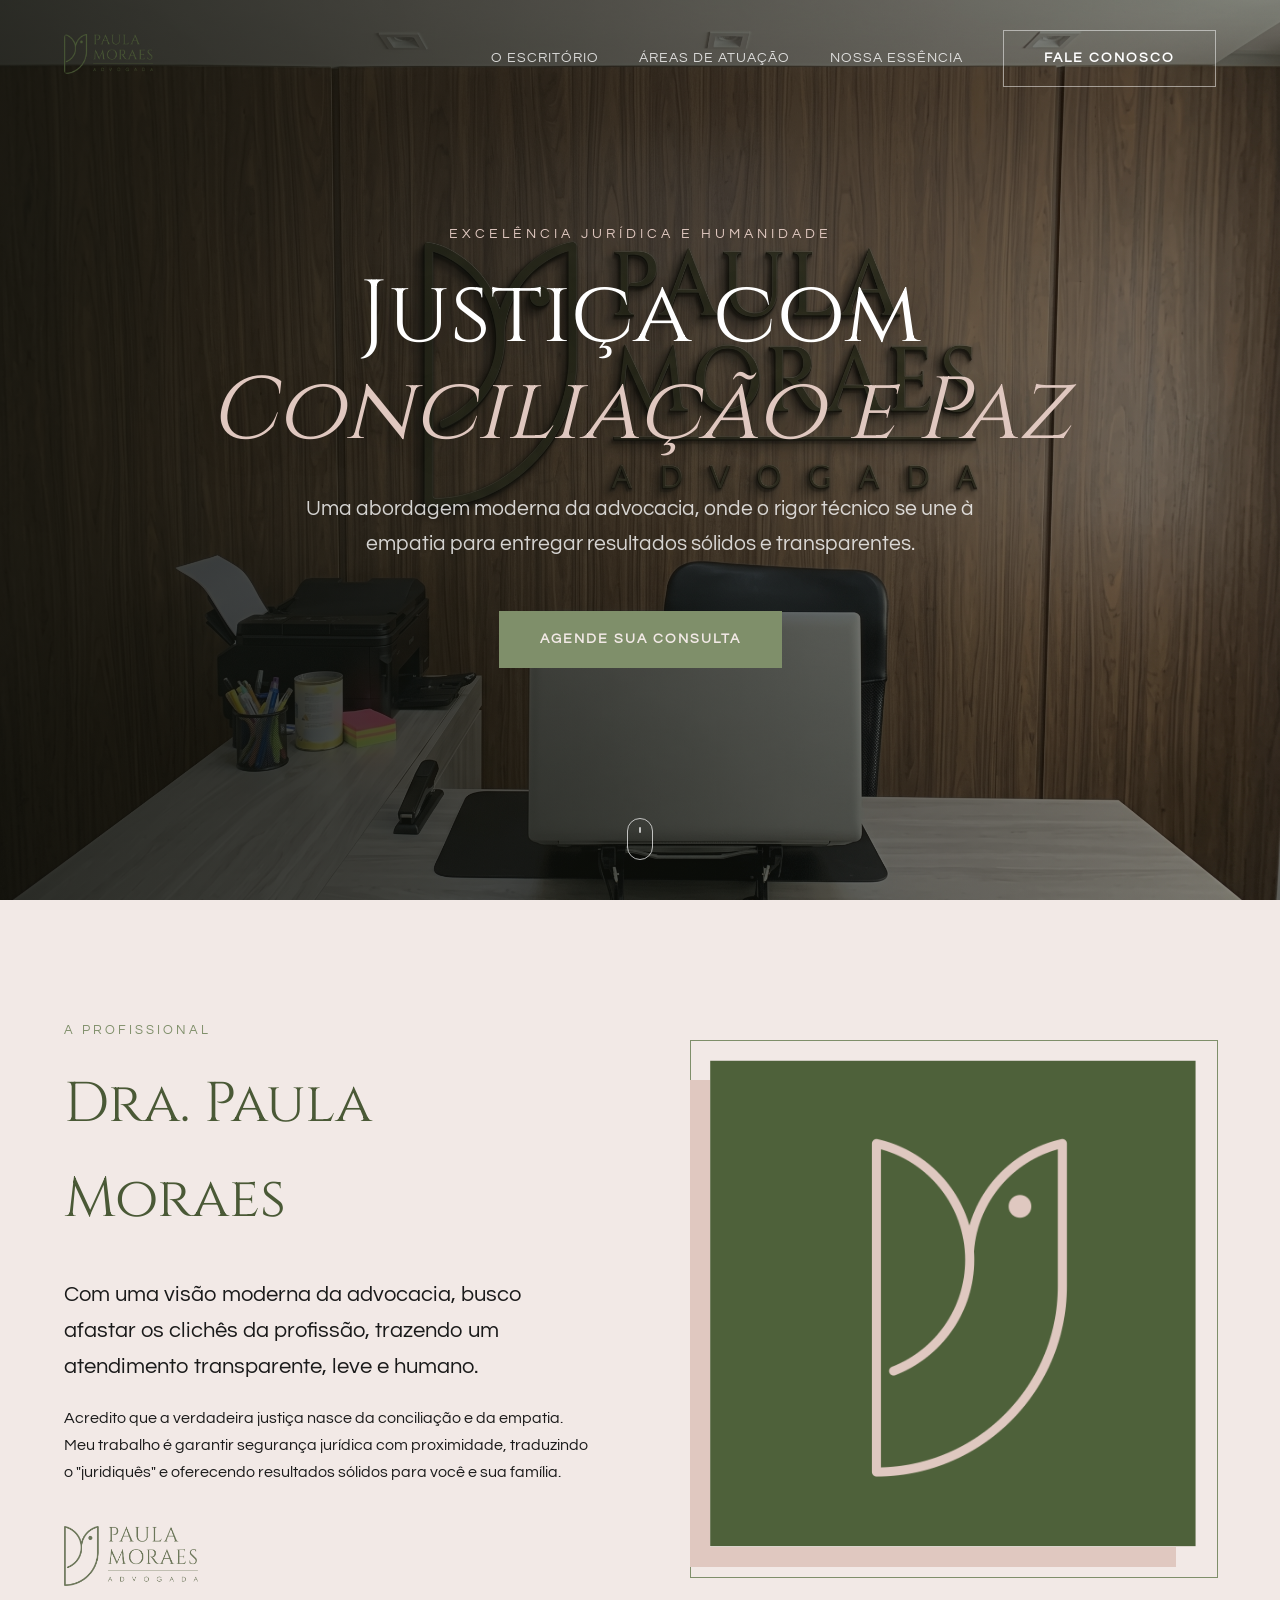
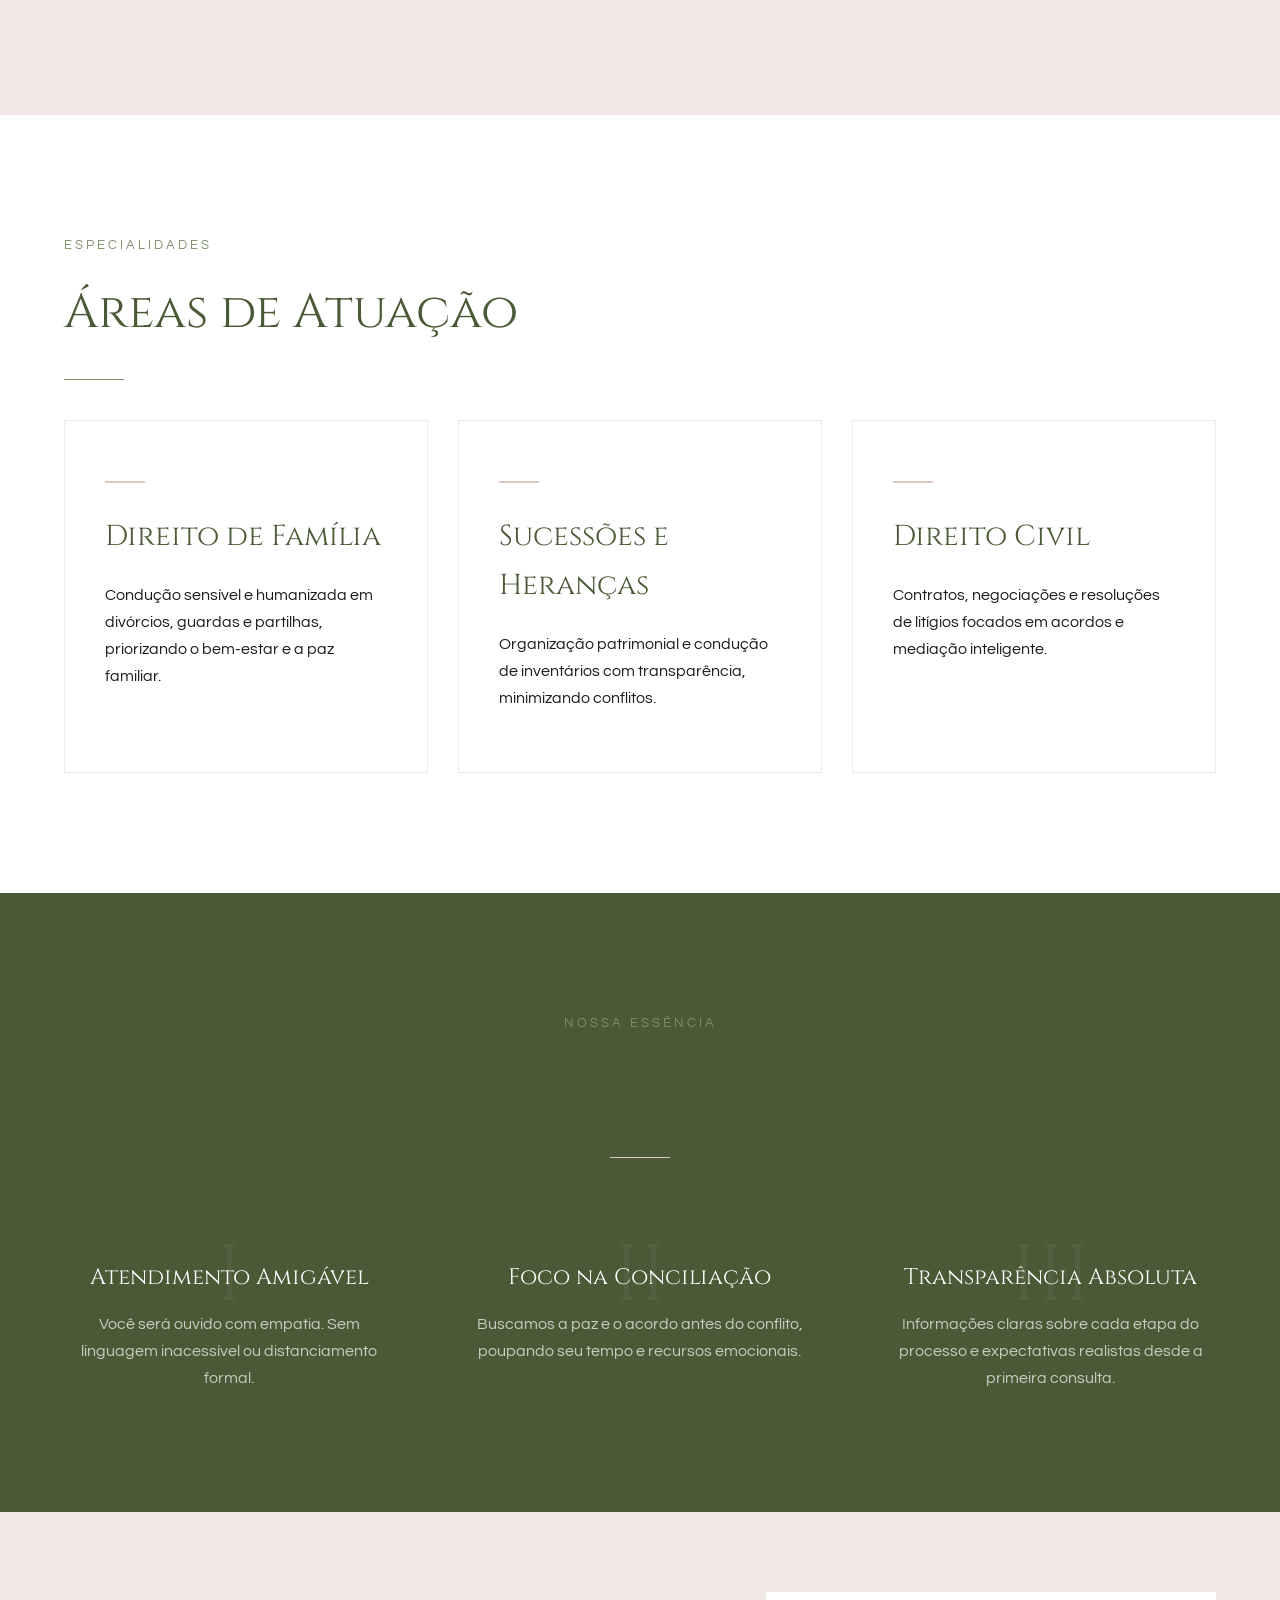
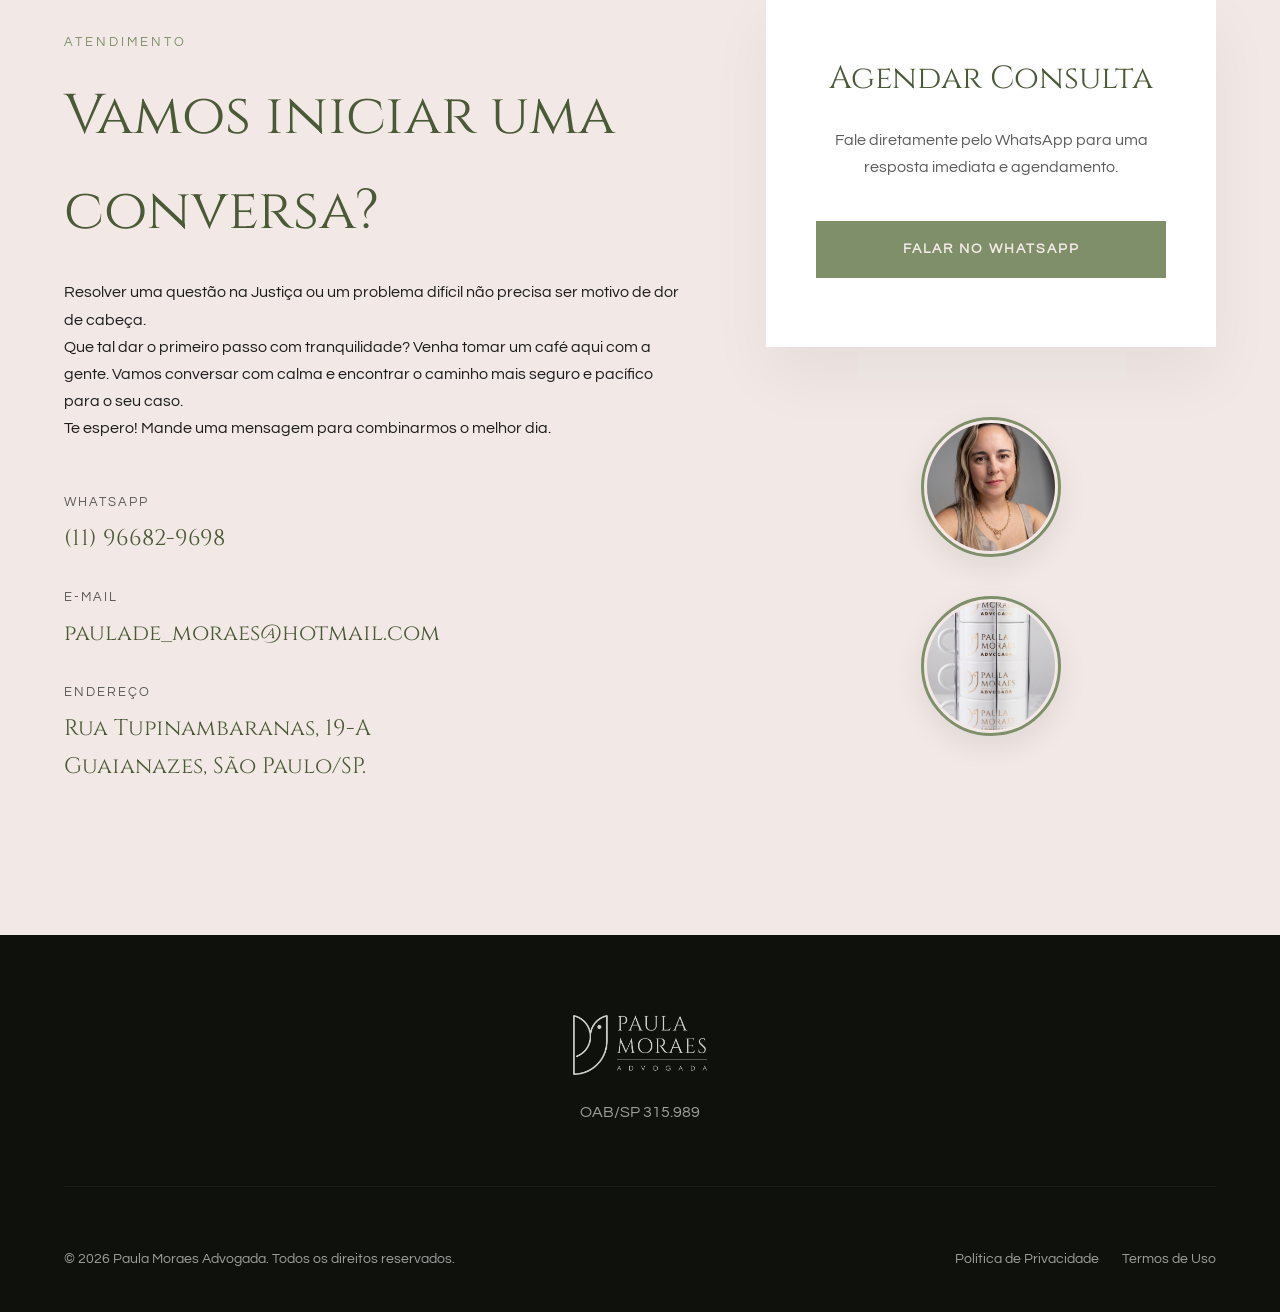
==== index.html @ ae087859 "Teste Home Page" ====
<!DOCTYPE html>
<html lang="pt-BR">
<head>
    <meta charset="UTF-8">
    <meta name="viewport" content="width=device-width, initial-scale=1.0">
    <title>Paula Moraes Advogada | Excelência e Humanidade</title>
    <meta name="description" content="Escritório de advocacia com atendimento humano, amigável e focado em conciliação e paz.">
    
    <!-- Fonts -->
    <link rel="preconnect" href="https://fonts.googleapis.com">
    <link rel="preconnect" href="https://fonts.gstatic.com" crossorigin>
    <link href="https://fonts.googleapis.com/css2?family=Cinzel:wght@400;500;600;700&family=Questrial&display=swap" rel="stylesheet">
    
    <link rel="stylesheet" href="css/style-v2.css">
</head>
<body>
    
    <!-- Navbar -->
    <header class="navbar">
        <div class="container nav-content">
            <div class="logo">
                <img src="Assets/Imagens/Logo Paula Moraes.png" alt="Paula Moraes Logo" class="nav-logo">
            </div>
            <nav class="nav-links">
                <a href="#sobre">O Escritório</a>
                <a href="#atuacao">Áreas de Atuação</a>
                <a href="#diferenciais">Nossa Essência</a>
                <a href="#contato" class="btn btn-outline-light">Fale Conosco</a>
            </nav>
        </div>
    </header>

    <!-- Hero Section Premium -->
    <section class="hero-premium">
        <div class="hero-overlay"></div>
        <div class="container hero-content">
            <div class="hero-text fade-in-up">
                <p class="hero-subtitle">EXCELÊNCIA JURÍDICA E HUMANIDADE</p>
                <h1>Justiça com <br><span>Conciliação e Paz</span></h1>
                <p class="hero-description">Uma abordagem moderna da advocacia, onde o rigor técnico se une à empatia para entregar resultados sólidos e transparentes.</p>
                <a href="#contato" class="btn btn-gold">Agende sua Consulta</a>
            </div>
        </div>
        <a href="#sobre" class="scroll-down">
            <span class="mouse">
                <span class="wheel"></span>
            </span>
        </a>
    </section>

    <!-- Sobre Section -->
    <section id="sobre" class="sobre section-padding bg-nude">
        <div class="container sobre-grid">
            <div class="sobre-text fade-in-up">
                <h4 class="section-kicker">A Profissional</h4>
                <h2>Dra. Paula Moraes</h2>
                <p class="lead">Com uma visão moderna da advocacia, busco afastar os clichês da profissão, trazendo um atendimento transparente, leve e humano.</p>
                <p>Acredito que a verdadeira justiça nasce da conciliação e da empatia. Meu trabalho é garantir segurança jurídica com proximidade, traduzindo o "juridiquês" e oferecendo resultados sólidos para você e sua família.</p>
                <img src="Assets/Imagens/Logo Paula Moraes.png" alt="Assinatura" class="signature">
            </div>
            <div class="sobre-img-wrapper fade-in-up delay-1">
                <div class="img-frame-elegant">
                    <img src="Assets/Imagens/avatar.png" alt="Dra. Paula Moraes">
                </div>
            </div>
        </div>
    </section>

    <!-- Áreas de Atuação -->
    <section id="atuacao" class="atuacao section-padding bg-white">
        <div class="container">
            <div class="section-title fade-in-up">
                <h4 class="section-kicker">Especialidades</h4>
                <h2>Áreas de Atuação</h2>
                <div class="divider"></div>
            </div>
            <div class="atuacao-grid">
                <div class="atuacao-card premium-card fade-in-up delay-1">
                    <div class="card-line"></div>
                    <h3>Direito de Família</h3>
                    <p>Condução sensível e humanizada em divórcios, guardas e partilhas, priorizando o bem-estar e a paz familiar.</p>
                </div>
                <div class="atuacao-card premium-card fade-in-up delay-2">
                    <div class="card-line"></div>
                    <h3>Sucessões e Heranças</h3>
                    <p>Organização patrimonial e condução de inventários com transparência, minimizando conflitos.</p>
                </div>
                <div class="atuacao-card premium-card fade-in-up delay-3">
                    <div class="card-line"></div>
                    <h3>Direito Civil</h3>
                    <p>Contratos, negociações e resoluções de litígios focados em acordos e mediação inteligente.</p>
                </div>
            </div>
        </div>
    </section>

    <!-- Diferenciais -->
    <section id="diferenciais" class="diferenciais section-padding bg-oliva text-white">
        <div class="container">
            <div class="section-title fade-in-up text-center">
                <h4 class="section-kicker text-menta">Nossa Essência</h4>
                <h2 class="text-white">O que nos diferencia</h2>
                <div class="divider center border-nude"></div>
            </div>
            <div class="diff-grid">
                <div class="diff-item fade-in-up delay-1">
                    <span class="diff-number">I</span>
                    <h4>Atendimento Amigável</h4>
                    <p>Você será ouvido com empatia. Sem linguagem inacessível ou distanciamento formal.</p>
                </div>
                <div class="diff-item fade-in-up delay-2">
                    <span class="diff-number">II</span>
                    <h4>Foco na Conciliação</h4>
                    <p>Buscamos a paz e o acordo antes do conflito, poupando seu tempo e recursos emocionais.</p>
                </div>
                <div class="diff-item fade-in-up delay-3">
                    <span class="diff-number">III</span>
                    <h4>Transparência Absoluta</h4>
                    <p>Informações claras sobre cada etapa do processo e expectativas realistas desde a primeira consulta.</p>
                </div>
            </div>
        </div>
    </section>

    <!-- Contato Premium -->
    <section id="contato" class="contato-premium section-padding">
        <div class="container">
            <div class="contato-wrapper fade-in-up">
                <div class="contato-info">
                    <h4 class="section-kicker text-oliva">Atendimento</h4>
                    <h2>Vamos iniciar uma conversa?</h2>
                    <p>Resolver uma questão na Justiça ou um problema difícil não precisa ser motivo de dor de cabeça.</p>
                    <p>Que tal dar o primeiro passo com tranquilidade? Venha tomar um café aqui com a gente. Vamos conversar com calma e encontrar o caminho mais seguro e pacífico para o seu caso.</p>
                    <p>Te espero! Mande uma mensagem para combinarmos o melhor dia.</p>
                    
                    <div class="contact-details">
                        <div class="detail-item">
                            <span class="label">WhatsApp</span>
                            <a href="https://wa.me/5511966829698" class="value link-hover" target="_blank">(11) 96682-9698</a>
                        </div>
                        <div class="detail-item">
                            <span class="label">E-mail</span>
                            <a href="mailto:paulade_moraes@hotmail.com" class="value link-hover">paulade_moraes@hotmail.com</a>
                        </div>
                        <div class="detail-item">
                            <span class="label">Endereço</span>
                            <span class="value">Rua Tupinambaranas, 19-A<br>Guaianazes, São Paulo/SP.</span>
                        </div>
                    </div>
                </div>
                <div class="contato-form-area">
                    <div class="premium-box">
                        <h3>Agendar Consulta</h3>
                        <p>Fale diretamente pelo WhatsApp para uma resposta imediata e agendamento.</p>
                        <a href="https://wa.me/5511966829698" class="btn btn-gold full-width" target="_blank">FALAR NO WHATSAPP</a>
                    </div>
                    <div class="contact-profile-pic fade-in-up delay-2">
                        <img src="Assets/Imagens/Dra.PaulaMoraes.jpg" alt="Dra. Paula Moraes">
                    </div>
                    <div class="contact-profile-pic fade-in-up delay-3">
                        <img src="Assets/Imagens/Xicaras.jpg" alt="Momento Café">
                    </div>
                </div>
            </div>
        </div>
    </section>

    <footer class="footer-premium">
        <div class="container footer-content">
            <div class="footer-brand">
                <img src="Assets/Imagens/Logo Paula Moraes.png" alt="Logo" class="footer-logo-img">
                <p class="oab">OAB/SP 315.989</p>
            </div>
            <div class="footer-bottom">
                <p>&copy; 2026 Paula Moraes Advogada. Todos os direitos reservados.</p>
                <div class="footer-links">
                    <a href="#">Política de Privacidade</a>
                    <a href="#">Termos de Uso</a>
                </div>
            </div>
        </div>
    </footer>

    <script src="js/script-v2.js"></script>
</body>
</html>
---- css/style-v2.css ----
:root {
    /* Cores da Identidade Visual */
    --oliva-escuro: #4A5936;
    --oliva: #7F8F6A;
    --nude: #E0C8C0;
    --nude-light: #f2e9e6; /* Versão suavizada do Nude */
    --menta: #DFEDCC;
    --gold: #d4af37; /* Toque premium frequentemente usado em advocacia */
    
    --branco: #ffffff;
    --preto: #0f110c;
    --texto-escuro: #1a1a1a;
    --texto-claro: #5a5a5a;
    --border: rgba(0,0,0,0.08);

    /* Fontes */
    --font-primaria: 'Cinzel', serif;
    --font-secundaria: 'Questrial', sans-serif;
    
    /* Outros */
    --transition: all 0.5s cubic-bezier(0.25, 1, 0.5, 1);
}

* {
    margin: 0;
    padding: 0;
    box-sizing: border-box;
}

html {
    scroll-behavior: smooth;
}

body {
    font-family: var(--font-secundaria);
    background-color: var(--branco);
    color: var(--texto-escuro);
    line-height: 1.7;
    overflow-x: hidden;
    -webkit-font-smoothing: antialiased;
}

h1, h2, h3, h4 {
    font-family: var(--font-primaria);
    font-weight: 400;
}

a {
    text-decoration: none;
    color: inherit;
    transition: var(--transition);
}

.container {
    width: 90%;
    max-width: 1280px;
    margin: 0 auto;
}

.section-padding {
    padding: 120px 0;
}

/* Utilitários */
.bg-nude { background-color: var(--nude-light); }
.bg-white { background-color: var(--branco); }
.bg-oliva { background-color: var(--oliva-escuro); }
.text-white { color: var(--branco); }
.text-oliva { color: var(--oliva-escuro); }
.text-menta { color: var(--menta); }
.text-center { text-align: center; }

/* Tipografia Comum */
.section-kicker {
    font-family: var(--font-secundaria);
    text-transform: uppercase;
    letter-spacing: 3px;
    font-size: 0.8rem;
    color: var(--oliva);
    margin-bottom: 15px;
    display: block;
}
.section-title h2 {
    font-size: 3rem;
    color: var(--oliva-escuro);
    margin-bottom: 25px;
}
.section-title.text-center {
    display: flex;
    flex-direction: column;
    align-items: center;
}
.divider {
    width: 60px;
    height: 1px;
    background-color: var(--oliva);
    margin-bottom: 40px;
}
.divider.border-nude { background-color: var(--nude); }

/* Botões Premium */
.btn {
    display: inline-block;
    padding: 16px 40px;
    font-family: var(--font-secundaria);
    text-transform: uppercase;
    font-size: 0.85rem;
    letter-spacing: 2px;
    cursor: pointer;
    font-weight: 600;
    position: relative;
    overflow: hidden;
    z-index: 1;
    text-align: center;
}
.btn::before {
    content: '';
    position: absolute;
    top: 0; left: 0; width: 0; height: 100%;
    background-color: rgba(255,255,255,0.1);
    transition: var(--transition);
    z-index: -1;
}
.btn:hover::before { width: 100%; }

.btn-gold {
    background-color: var(--oliva);
    color: var(--nude-light);
    border: 1px solid var(--oliva);
}
.btn-gold:hover {
    background-color: var(--oliva-escuro);
    border-color: var(--oliva-escuro);
}

.btn-outline-light {
    border: 1px solid rgba(255,255,255,0.5);
    color: var(--branco);
}
.btn-outline-light:hover {
    background-color: var(--branco);
    color: var(--oliva-escuro);
}
.full-width { width: 100%; }

/* Navbar Transparente */
.navbar {
    position: fixed;
    top: 0; width: 100%;
    padding: 30px 0;
    z-index: 1000;
    transition: var(--transition);
}
.navbar.scrolled {
    padding: 15px 0;
    background: rgba(43, 51, 35, 0.95);
    backdrop-filter: blur(10px);
    box-shadow: 0 4px 30px rgba(0,0,0,0.1);
}
.nav-content {
    display: flex;
    justify-content: space-between;
    align-items: center;
}
.nav-logo {
    height: 40px;
    border-radius: 4px;
    transition: var(--transition);
}
.navbar.scrolled .nav-logo {
    filter: brightness(0) invert(1);
}
.nav-links {
    display: flex;
    gap: 40px;
    align-items: center;
}
.nav-links a:not(.btn) {
    font-size: 0.9rem;
    color: rgba(255,255,255,0.8);
    text-transform: uppercase;
    letter-spacing: 1px;
}
.nav-links a:not(.btn):hover { color: var(--branco); }

/* Hero Premium Fullscreen */
.hero-premium {
    height: 100vh;
    min-height: 700px;
    background-image: url('../Assets/Imagens/hero_bg.jpeg');
    background-size: cover;
    background-position: center;
    background-attachment: fixed; /* Parallax effect */
    position: relative;
    display: flex;
    align-items: center;
    justify-content: center;
}
.hero-overlay {
    position: absolute;
    top: 0; left: 0; width: 100%; height: 100%;
    background: linear-gradient(to right, rgba(15,17,12,0.85) 0%, rgba(15,17,12,0.5) 100%);
}
.hero-content {
    position: relative;
    z-index: 2;
    text-align: center;
}
.hero-subtitle {
    color: var(--nude);
    font-family: var(--font-secundaria);
    letter-spacing: 4px;
    font-size: 0.9rem;
    margin-bottom: 20px;
    text-transform: uppercase;
}
.hero-text h1 {
    font-size: 5.5rem;
    line-height: 1.1;
    color: var(--branco);
    margin-bottom: 30px;
    text-shadow: 0 10px 30px rgba(0,0,0,0.3);
}
.hero-text h1 span {
    font-style: italic;
    color: var(--nude);
}
.hero-description {
    font-size: 1.3rem;
    color: rgba(255,255,255,0.8);
    max-width: 700px;
    margin: 0 auto 50px;
    font-weight: 300;
}

/* Mouse Scroll Indicator */
.scroll-down {
    position: absolute;
    bottom: 40px;
    left: 50%;
    transform: translateX(-50%);
    z-index: 2;
    opacity: 0.7;
    transition: var(--transition);
}
.scroll-down:hover { opacity: 1; }
.mouse {
    width: 26px;
    height: 42px;
    border: 1px solid var(--branco);
    border-radius: 15px;
    display: block;
    position: relative;
}
.wheel {
    width: 2px;
    height: 6px;
    background: var(--branco);
    position: absolute;
    top: 8px; left: 50%;
    transform: translateX(-50%);
    border-radius: 2px;
    animation: scroll 1.5s infinite;
}
@keyframes scroll {
    0% { top: 8px; opacity: 1; }
    100% { top: 24px; opacity: 0; }
}

/* Sobre Premium */
.sobre-grid {
    display: grid;
    grid-template-columns: 1fr 1fr;
    gap: 100px;
    align-items: center;
}
.sobre-text h2 {
    font-size: 3.5rem;
    color: var(--oliva-escuro);
    margin-bottom: 30px;
}
.sobre-text .lead {
    font-size: 1.4rem;
    color: var(--texto-escuro);
    margin-bottom: 20px;
    line-height: 1.6;
}
.signature {
    margin-top: 40px;
    height: 60px;
    opacity: 0.8;
    mix-blend-mode: multiply;
}
.img-frame-elegant {
    position: relative;
    padding: 20px;
}
.img-frame-elegant::before {
    content: '';
    position: absolute;
    top: 0; left: 0; width: 100%; height: 100%;
    border: 1px solid var(--oliva);
    z-index: 1;
}
.img-frame-elegant img {
    width: 100%;
    position: relative;
    z-index: 2;
    box-shadow: -20px 20px 0 var(--nude);
    transition: var(--transition);
}
.img-frame-elegant:hover img {
    transform: translate(-10px, 10px);
    box-shadow: -10px 10px 0 var(--nude);
}

/* Áreas Premium */
.atuacao-grid {
    display: grid;
    grid-template-columns: repeat(3, 1fr);
    gap: 30px;
}
.premium-card {
    padding: 60px 40px;
    background: var(--branco);
    border: 1px solid var(--border);
    transition: var(--transition);
    position: relative;
}
.card-line {
    width: 40px;
    height: 2px;
    background-color: var(--nude);
    margin-bottom: 30px;
    transition: var(--transition);
}
.premium-card:hover {
    border-color: var(--oliva);
    box-shadow: 0 20px 40px rgba(0,0,0,0.04);
}
.premium-card:hover .card-line {
    width: 60px;
    background-color: var(--oliva);
}
.premium-card h3 {
    font-size: 1.8rem;
    color: var(--oliva-escuro);
    margin-bottom: 20px;
}

/* Essência (Diferenciais) */
.diff-grid {
    display: grid;
    grid-template-columns: repeat(3, 1fr);
    gap: 80px;
    margin-top: 60px;
}
.diff-item {
    text-align: center;
    position: relative;
}
.diff-number {
    font-family: var(--font-primaria);
    font-size: 5rem;
    color: rgba(255,255,255,0.05);
    position: absolute;
    top: -50px; left: 50%;
    transform: translateX(-50%);
    z-index: 0;
}
.diff-item h4 {
    font-size: 1.4rem;
    margin-bottom: 15px;
    position: relative;
    z-index: 1;
}
.diff-item p {
    color: rgba(255,255,255,0.7);
    position: relative;
    z-index: 1;
}

/* Contato Premium */
.contato-premium {
    background-color: var(--nude-light);
}
.contato-wrapper {
    display: grid;
    grid-template-columns: 1fr 450px;
    gap: 80px;
}
.contato-info h2 {
    font-size: 3.5rem;
    color: var(--oliva-escuro);
    margin-bottom: 20px;
}
.contact-details {
    margin-top: 50px;
}
.detail-item {
    margin-bottom: 30px;
}
.detail-item .label {
    display: block;
    font-size: 0.8rem;
    text-transform: uppercase;
    letter-spacing: 2px;
    color: var(--texto-claro);
    margin-bottom: 5px;
}
.detail-item .value {
    font-family: var(--font-primaria);
    font-size: 1.4rem;
    color: var(--oliva-escuro);
}
.link-hover {
    position: relative;
    display: inline-block;
}
.link-hover::after {
    content: '';
    position: absolute;
    bottom: -2px; left: 0; width: 0; height: 1px;
    background-color: var(--oliva-escuro);
    transition: var(--transition);
}
.link-hover:hover::after { width: 100%; }

.premium-box {
    background: var(--branco);
    padding: 60px 50px;
    box-shadow: 0 30px 60px rgba(0,0,0,0.05);
    text-align: center;
    position: relative;
    top: -40px; /* Sobrepõe levemente */
}
.premium-box h3 {
    font-size: 2rem;
    color: var(--oliva-escuro);
    margin-bottom: 20px;
}
.premium-box p {
    margin-bottom: 40px;
    color: var(--texto-claro);
}

/* Foto Estilo Instagram */
.contact-profile-pic {
    text-align: center;
    margin-top: 30px;
}
.contact-profile-pic img {
    width: 140px;
    height: 140px;
    border-radius: 50%;
    object-fit: cover;
    border: 3px solid var(--oliva);
    padding: 3px; /* Espaço para simular a borda do Instagram */
    background-color: transparent;
    box-shadow: 0 10px 30px rgba(0,0,0,0.08);
}

/* Footer Premium */
.footer-premium {
    background-color: var(--preto);
    color: rgba(255,255,255,0.6);
    padding: 80px 0 40px;
}
.footer-brand {
    text-align: center;
    margin-bottom: 60px;
    border-bottom: 1px solid rgba(255,255,255,0.05);
    padding-bottom: 60px;
}
.footer-logo-img {
    height: 60px;
    filter: brightness(0) invert(1) opacity(0.8);
    margin-bottom: 15px;
}
.footer-bottom {
    display: flex;
    justify-content: space-between;
    font-size: 0.9rem;
}
.footer-links a { margin-left: 20px; }
.footer-links a:hover { color: var(--branco); }

/* Animations */
.fade-in-up {
    opacity: 0;
    transform: translateY(40px);
    transition: opacity 1s ease, transform 1s cubic-bezier(0.25, 1, 0.5, 1);
}
.fade-in-up.visible {
    opacity: 1;
    transform: translateY(0);
}
.delay-1 { transition-delay: 0.2s; }
.delay-2 { transition-delay: 0.4s; }
.delay-3 { transition-delay: 0.6s; }

/* Responsividade */
@media (max-width: 992px) {
    .hero-content, .sobre-grid, .contato-wrapper {
        grid-template-columns: 1fr;
    }
    .hero-text h1 { font-size: 3.5rem; }
    .atuacao-grid, .diff-grid { grid-template-columns: 1fr; }
    .nav-links { display: none; }
    .premium-box { top: 0; margin-top: 40px; }
    .footer-bottom { flex-direction: column; text-align: center; gap: 20px; }
}
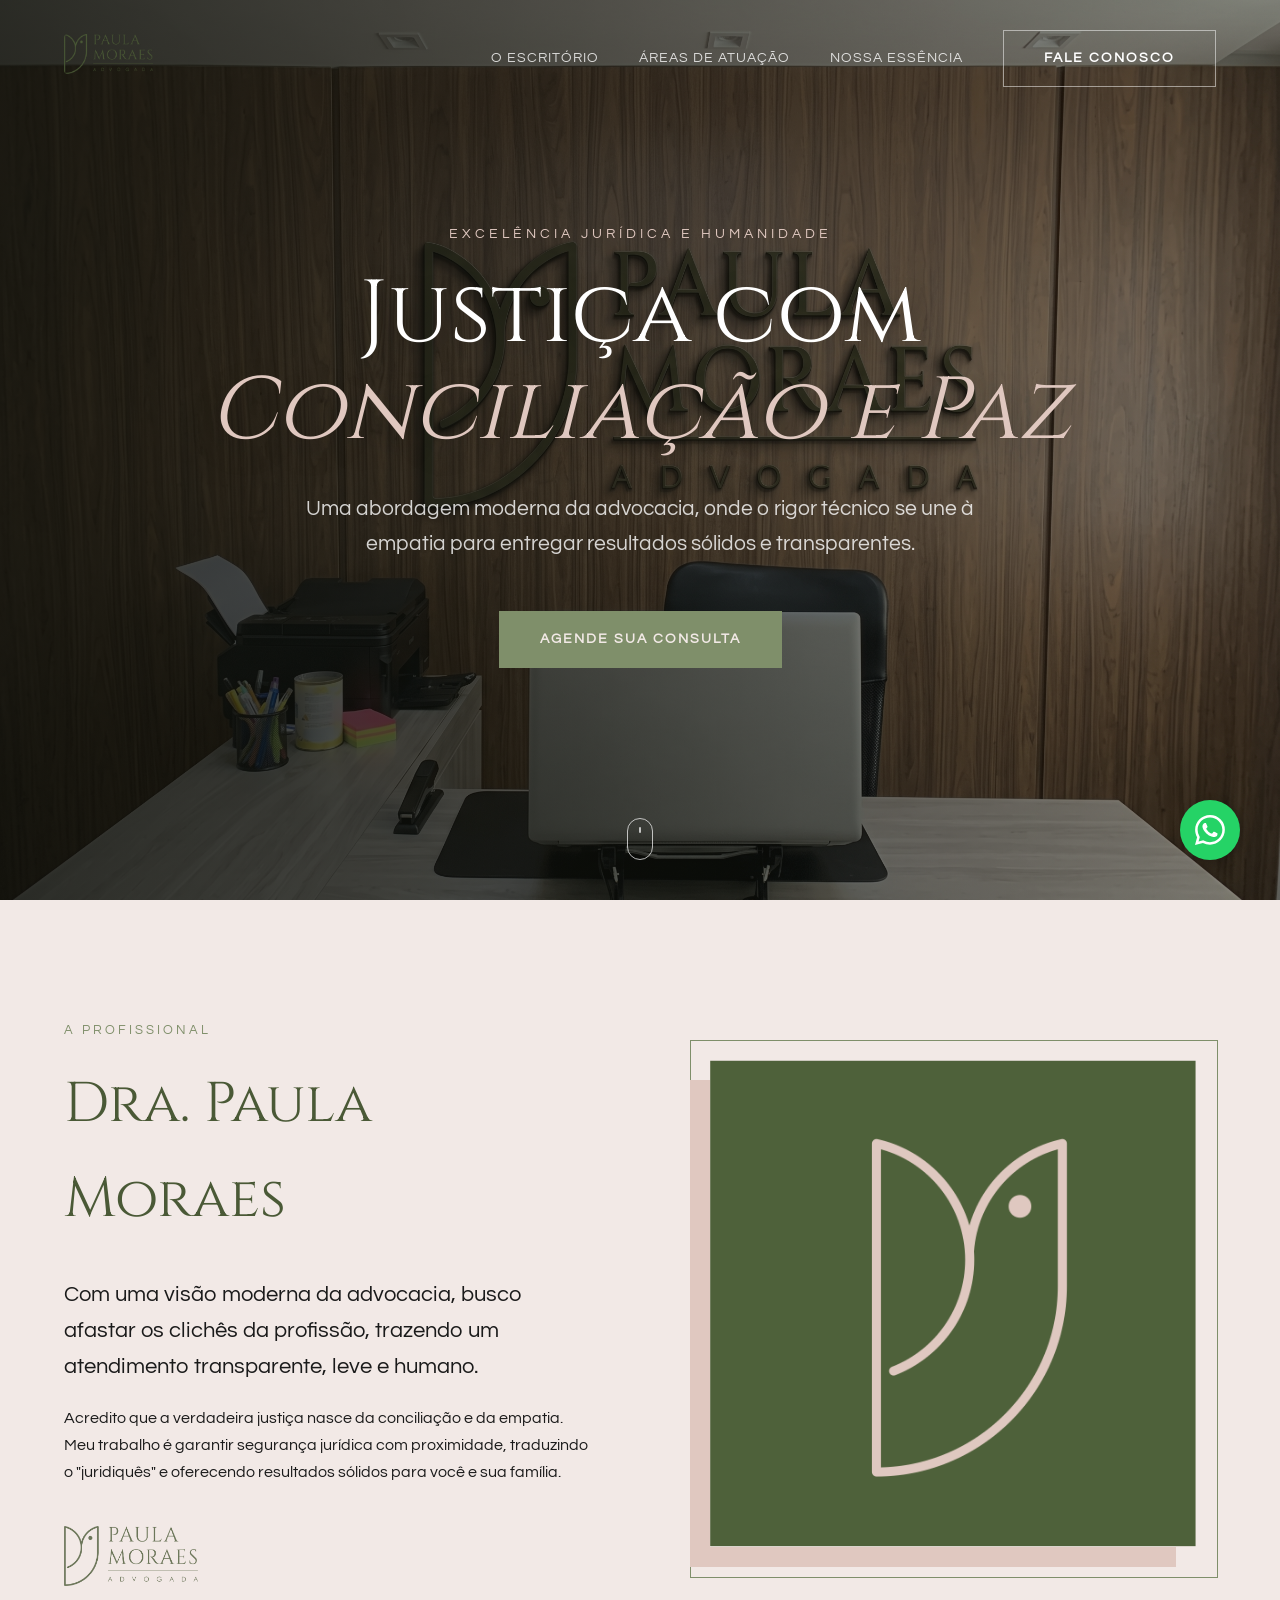
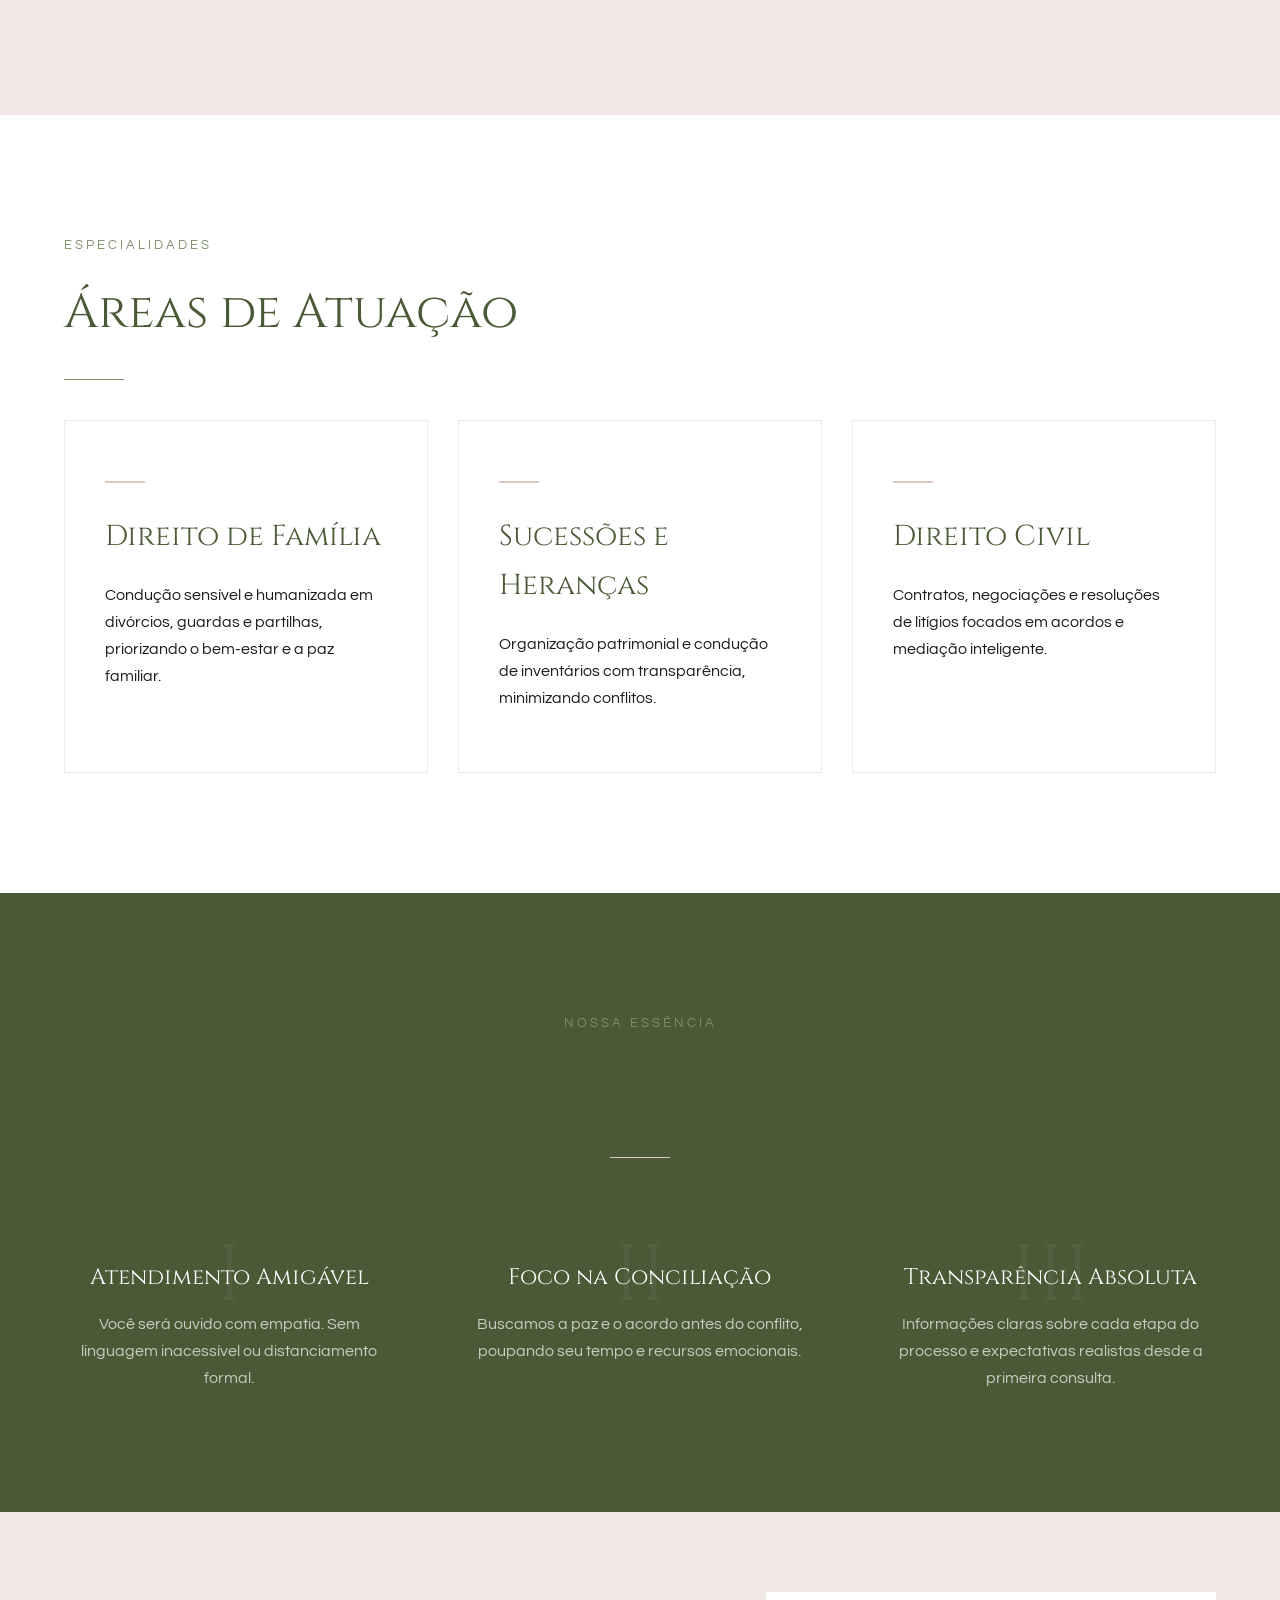
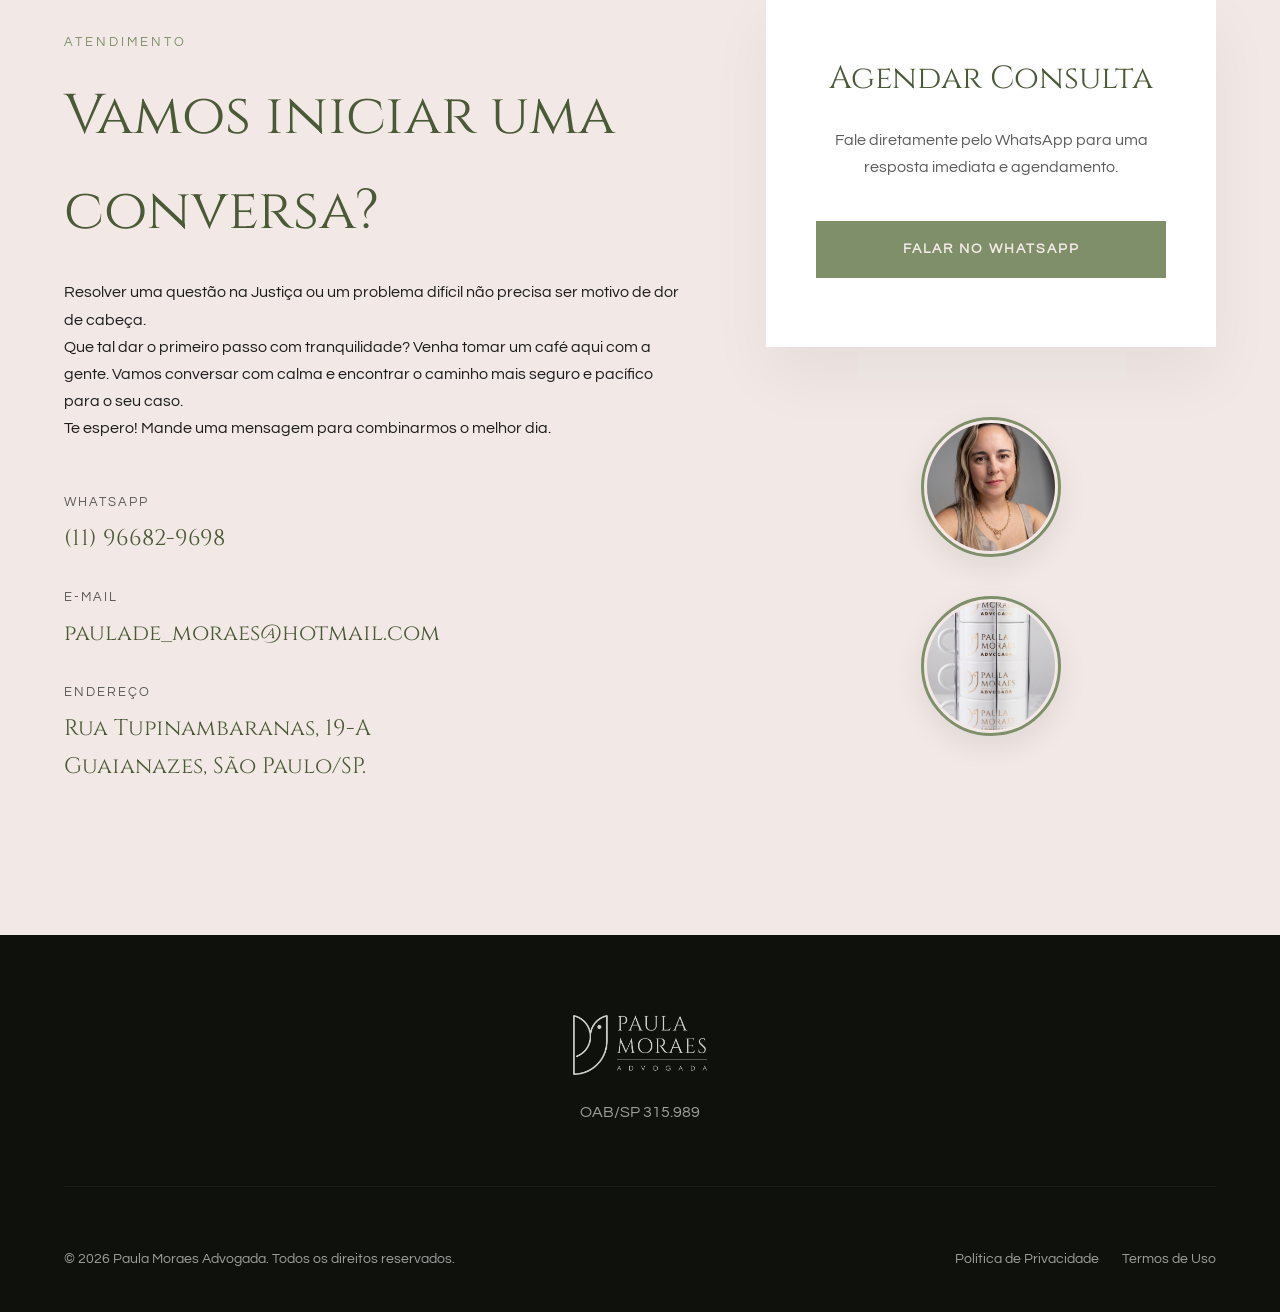
==== commit c574a692: "Protótipo site Dra Paula Moraes teste e atualização de botoes whatsapp" ====
--- a/index.html
+++ b/index.html
@@ -136,7 +136,7 @@
                     <div class="contact-details">
                         <div class="detail-item">
                             <span class="label">WhatsApp</span>
-                            <a href="https://wa.me/5511966829698" class="value link-hover" target="_blank">(11) 96682-9698</a>
+                            <a href="https://wa.me/5511966829698?text=Ol%C3%A1%20Dra%2C%20vim%20pelo%20seu%20site%20e%20gostaria%20de%20agendar%20um%20hor%C3%A1rio%20para%20tratar%20de..." class="value link-hover" target="_blank">(11) 96682-9698</a>
                         </div>
                         <div class="detail-item">
                             <span class="label">E-mail</span>
@@ -152,7 +152,7 @@
                     <div class="premium-box">
                         <h3>Agendar Consulta</h3>
                         <p>Fale diretamente pelo WhatsApp para uma resposta imediata e agendamento.</p>
-                        <a href="https://wa.me/5511966829698" class="btn btn-gold full-width" target="_blank">FALAR NO WHATSAPP</a>
+                        <a href="https://wa.me/5511966829698?text=Ol%C3%A1%20Dra%2C%20vim%20pelo%20seu%20site%20e%20gostaria%20de%20agendar%20um%20hor%C3%A1rio%20para%20tratar%20de..." class="btn btn-gold full-width" target="_blank">FALAR NO WHATSAPP</a>
                     </div>
                     <div class="contact-profile-pic fade-in-up delay-2">
                         <img src="Assets/Imagens/Dra.PaulaMoraes.jpg" alt="Dra. Paula Moraes">
@@ -181,6 +181,13 @@
         </div>
     </footer>
 
+    <!-- WhatsApp Floating Button -->
+    <a href="https://wa.me/5511966829698?text=Ol%C3%A1%20Dra%2C%20vim%20pelo%20seu%20site%20e%20gostaria%20de%20agendar%20um%20hor%C3%A1rio%20para%20tratar%20de..." class="whatsapp-float" target="_blank" rel="noopener noreferrer" aria-label="Falar no WhatsApp">
+        <svg xmlns="http://www.w3.org/2000/svg" width="30" height="30" fill="currentColor" viewBox="0 0 16 16">
+            <path d="M13.601 2.326A7.85 7.85 0 0 0 7.994 0C3.627 0 .068 3.558.064 7.926c0 1.399.366 2.76 1.057 3.965L0 16l4.204-1.102a7.9 7.9 0 0 0 3.79.965h.004c4.368 0 7.926-3.558 7.93-7.93A7.9 7.9 0 0 0 13.6 2.326zM7.994 14.521a6.6 6.6 0 0 1-3.356-.92l-.24-.144-2.494.654.666-2.433-.156-.251a6.56 6.56 0 0 1-1.007-3.505c0-3.626 2.957-6.584 6.591-6.584a6.56 6.56 0 0 1 4.66 1.931 6.56 6.56 0 0 1 1.928 4.66c-.004 3.639-2.961 6.592-6.592 6.592m3.615-4.934c-.197-.099-1.17-.578-1.353-.646-.182-.065-.315-.099-.445.099-.133.197-.513.646-.627.775-.114.133-.232.148-.43.05-.197-.1-.836-.308-1.592-.985-.59-.525-.985-1.175-1.103-1.372-.114-.198-.011-.304.088-.403.087-.088.197-.232.296-.346.1-.114.133-.198.198-.33.065-.134.034-.248-.015-.347-.05-.099-.445-1.076-.612-1.47-.16-.389-.323-.335-.445-.34-.114-.007-.247-.007-.38-.007a.73.73 0 0 0-.529.247c-.182.198-.691.677-.691 1.654s.71 1.916.81 2.049c.098.133 1.394 2.132 3.383 2.992.47.205.84.326 1.129.418.475.152.904.129 1.246.08.38-.058 1.171-.48 1.338-.943.164-.464.164-.86.114-.943-.049-.084-.182-.133-.38-.232"/>
+        </svg>
+    </a>
+
     <script src="js/script-v2.js"></script>
 </body>
 </html>
--- a/css/style-v2.css
+++ b/css/style-v2.css
@@ -510,3 +510,28 @@
     .premium-box { top: 0; margin-top: 40px; }
     .footer-bottom { flex-direction: column; text-align: center; gap: 20px; }
 }
+
+/* WhatsApp Float Button */
+.whatsapp-float {
+    position: fixed;
+    width: 60px;
+    height: 60px;
+    bottom: 40px;
+    right: 40px;
+    background-color: #25d366;
+    color: #FFF;
+    border-radius: 50px;
+    text-align: center;
+    box-shadow: 2px 2px 10px rgba(0, 0, 0, 0.2);
+    z-index: 1000;
+    display: flex;
+    justify-content: center;
+    align-items: center;
+    transition: transform 0.3s ease, box-shadow 0.3s ease;
+}
+
+.whatsapp-float:hover {
+    transform: scale(1.1);
+    box-shadow: 2px 2px 15px rgba(0, 0, 0, 0.3);
+    color: #FFF;
+}
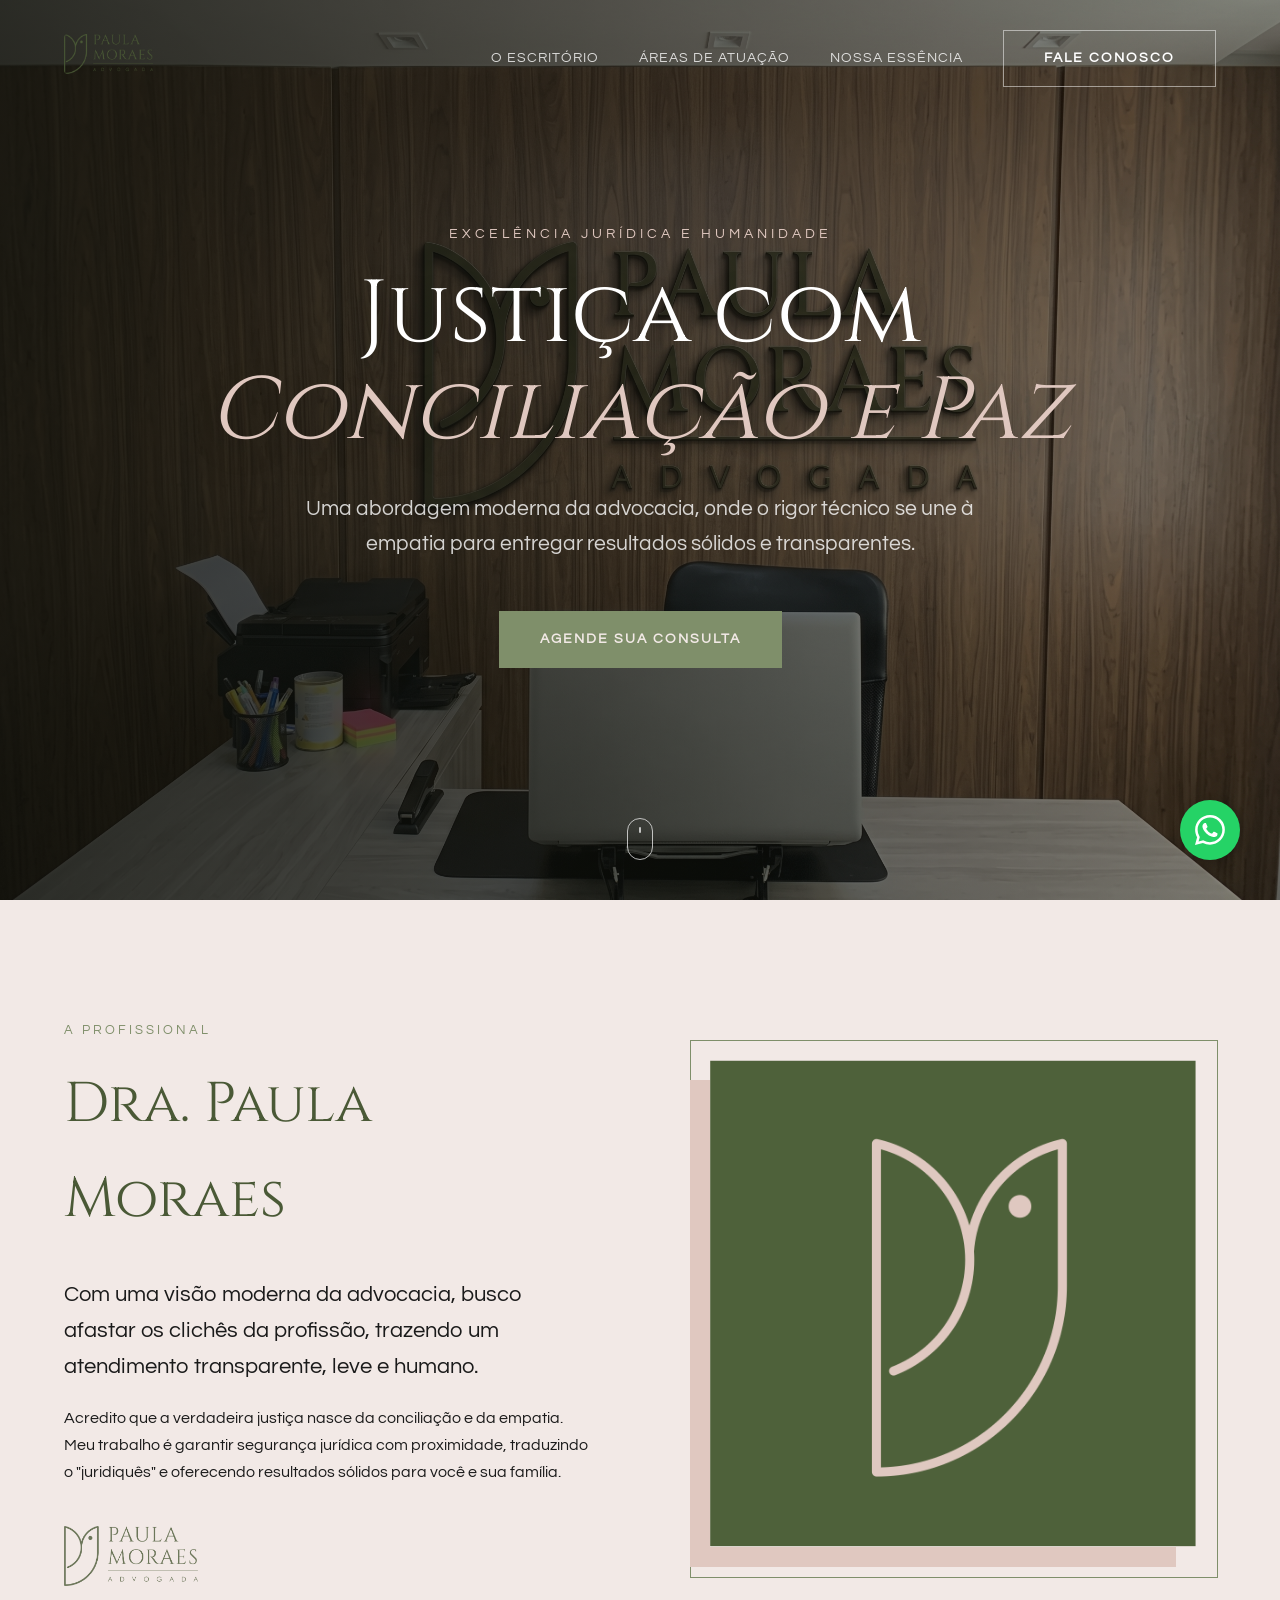
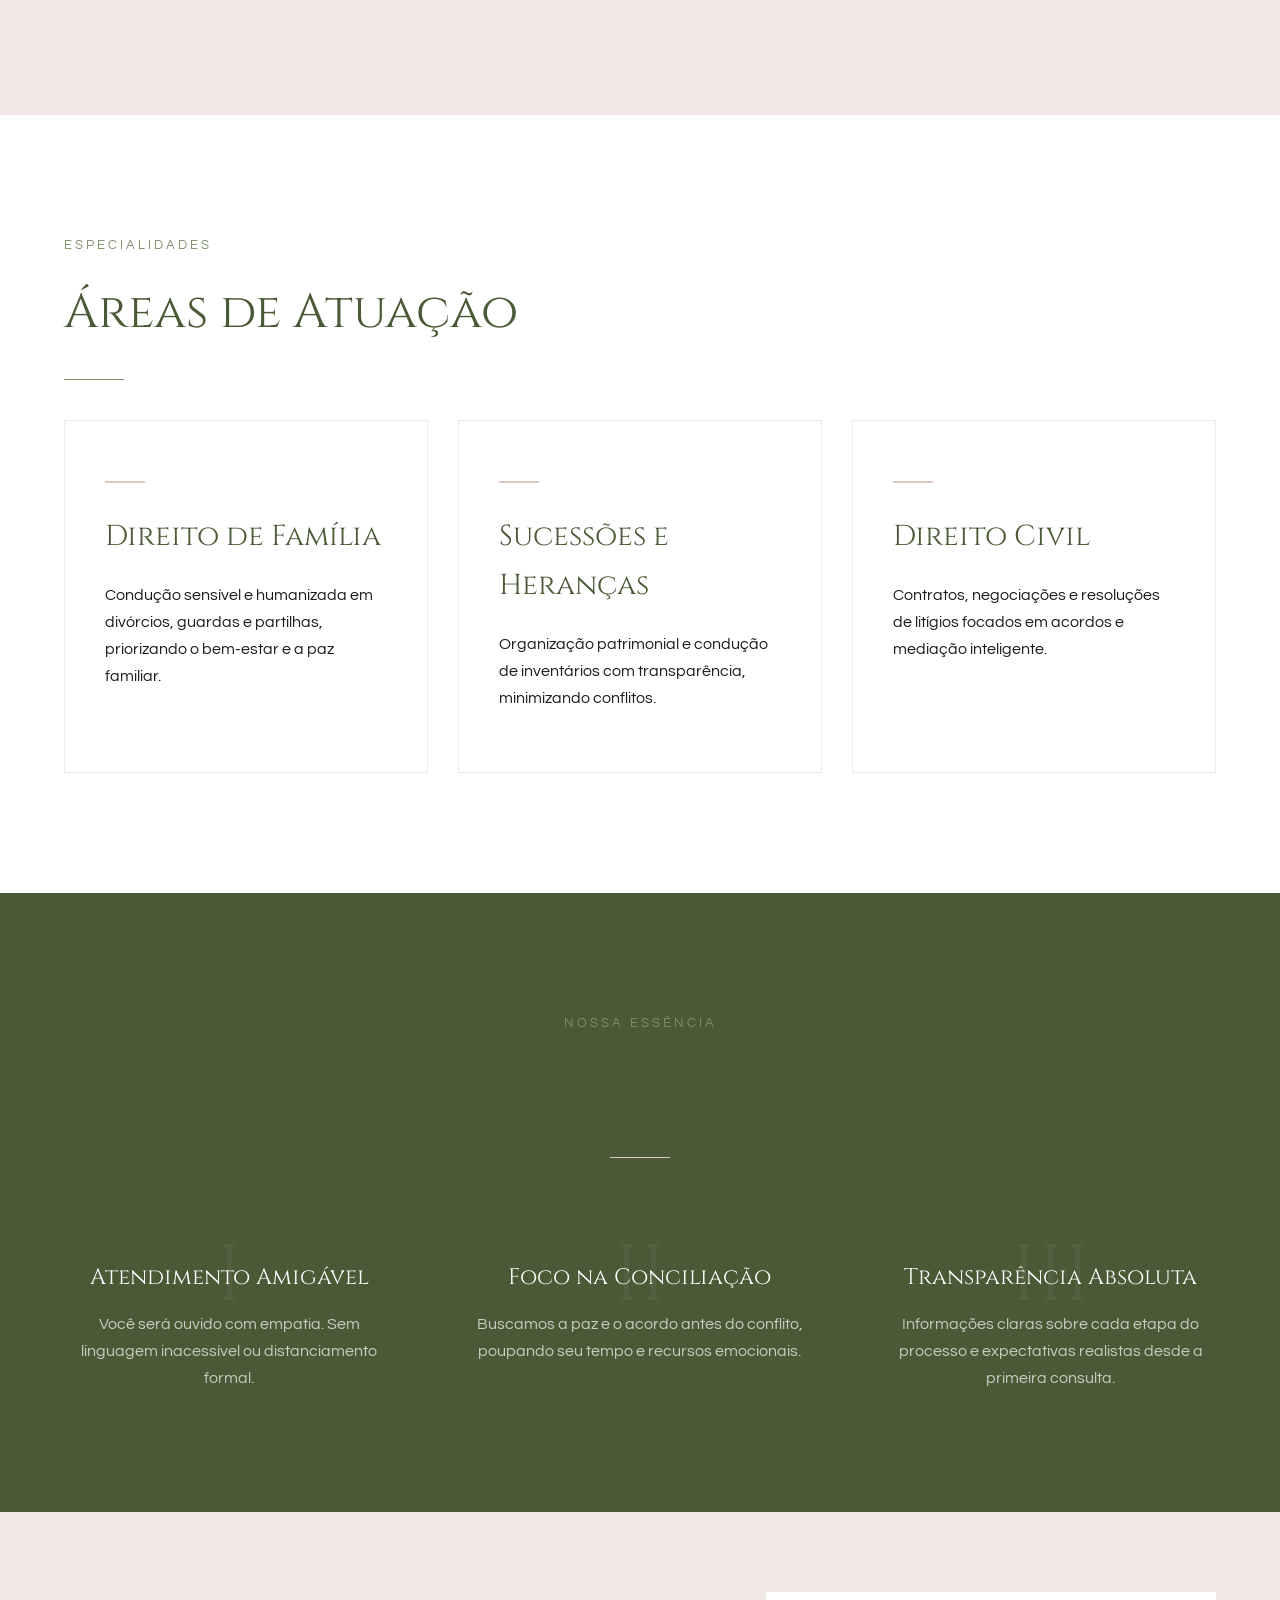
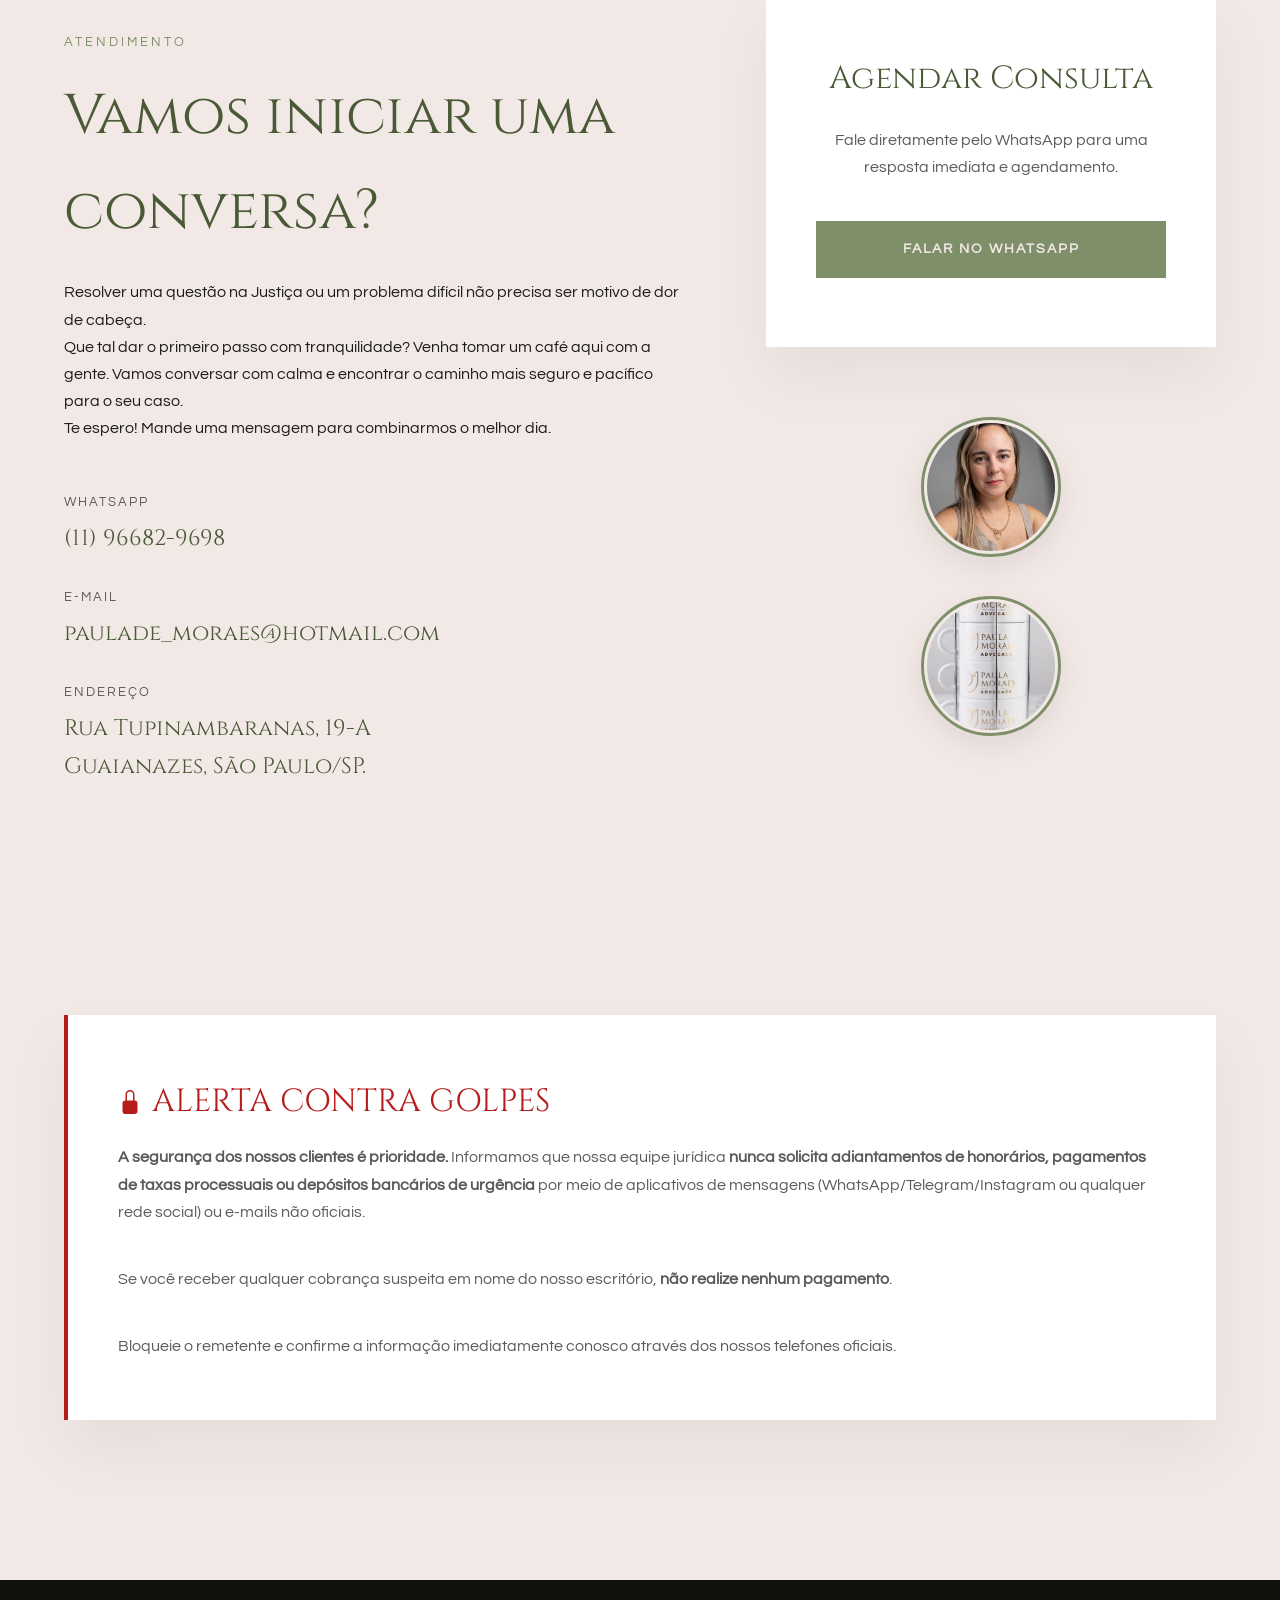
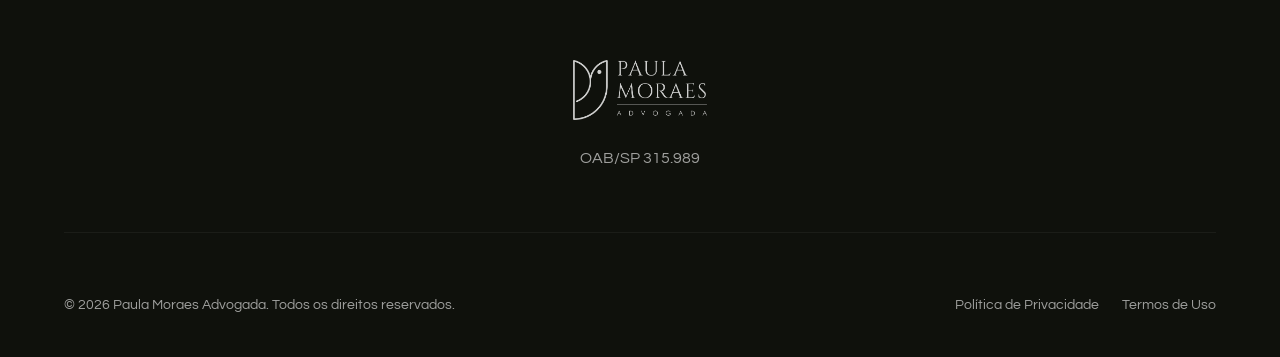
==== commit aff6aa59: "Atualização com Bloqueio de Copy texto e imamagem Atualização com Bloqueio de Copy texto e imamagem" ====
--- a/index.html
+++ b/index.html
@@ -13,7 +13,7 @@
     
     <link rel="stylesheet" href="css/style-v2.css">
 </head>
-<body>
+<body oncontextmenu="return false;" onselectstart="return false;" ondragstart="return false;">
     
     <!-- Navbar -->
     <header class="navbar">
@@ -165,6 +165,23 @@
         </div>
     </section>
 
+    <!-- Alerta de Golpes -->
+    <section id="alerta-golpes" class="section-padding bg-nude">
+        <div class="container fade-in-up">
+            <div class="premium-box" style="border-left: 4px solid #b71c1c; text-align: left;">
+                <h3 style="color: #b71c1c; margin-bottom: 15px; display: flex; align-items: center; gap: 10px;">
+                    <svg xmlns="http://www.w3.org/2000/svg" width="24" height="24" fill="currentColor" viewBox="0 0 16 16">
+                      <path d="M8 1a2 2 0 0 1 2 2v4H6V3a2 2 0 0 1 2-2zm3 6V3a3 3 0 0 0-6 0v4a2 2 0 0 0-2 2v5a2 2 0 0 0 2 2h6a2 2 0 0 0 2-2V9a2 2 0 0 0-2-2z"/>
+                    </svg>
+                    ALERTA CONTRA GOLPES
+                </h3>
+                <p><strong>A segurança dos nossos clientes é prioridade.</strong> Informamos que nossa equipe jurídica <strong>nunca solicita adiantamentos de honorários, pagamentos de taxas processuais ou depósitos bancários de urgência</strong> por meio de aplicativos de mensagens (WhatsApp/Telegram/Instagram ou qualquer rede social) ou e-mails não oficiais.</p>
+                <p>Se você receber qualquer cobrança suspeita em nome do nosso escritório, <strong>não realize nenhum pagamento</strong>.</p>
+                <p style="margin-bottom: 0;">Bloqueie o remetente e confirme a informação imediatamente conosco através dos nossos telefones oficiais.</p>
+            </div>
+        </div>
+    </section>
+
     <footer class="footer-premium">
         <div class="container footer-content">
             <div class="footer-brand">
--- a/css/style-v2.css
+++ b/css/style-v2.css
@@ -535,3 +535,22 @@
     box-shadow: 2px 2px 15px rgba(0, 0, 0, 0.3);
     color: #FFF;
 }
+
+/* Protecao de Imagens e Textos */
+body {
+    -webkit-user-select: none;
+    -moz-user-select: none;
+    -ms-user-select: none;
+    user-select: none;
+}
+img {
+    -webkit-user-drag: none;
+    -khtml-user-drag: none;
+    -moz-user-drag: none;
+    -o-user-drag: none;
+    user-drag: none;
+    pointer-events: none;
+}
+.whatsapp-float svg {
+    pointer-events: auto; /* Garante que o clique no svg do whatsapp funcione caso precise */
+}
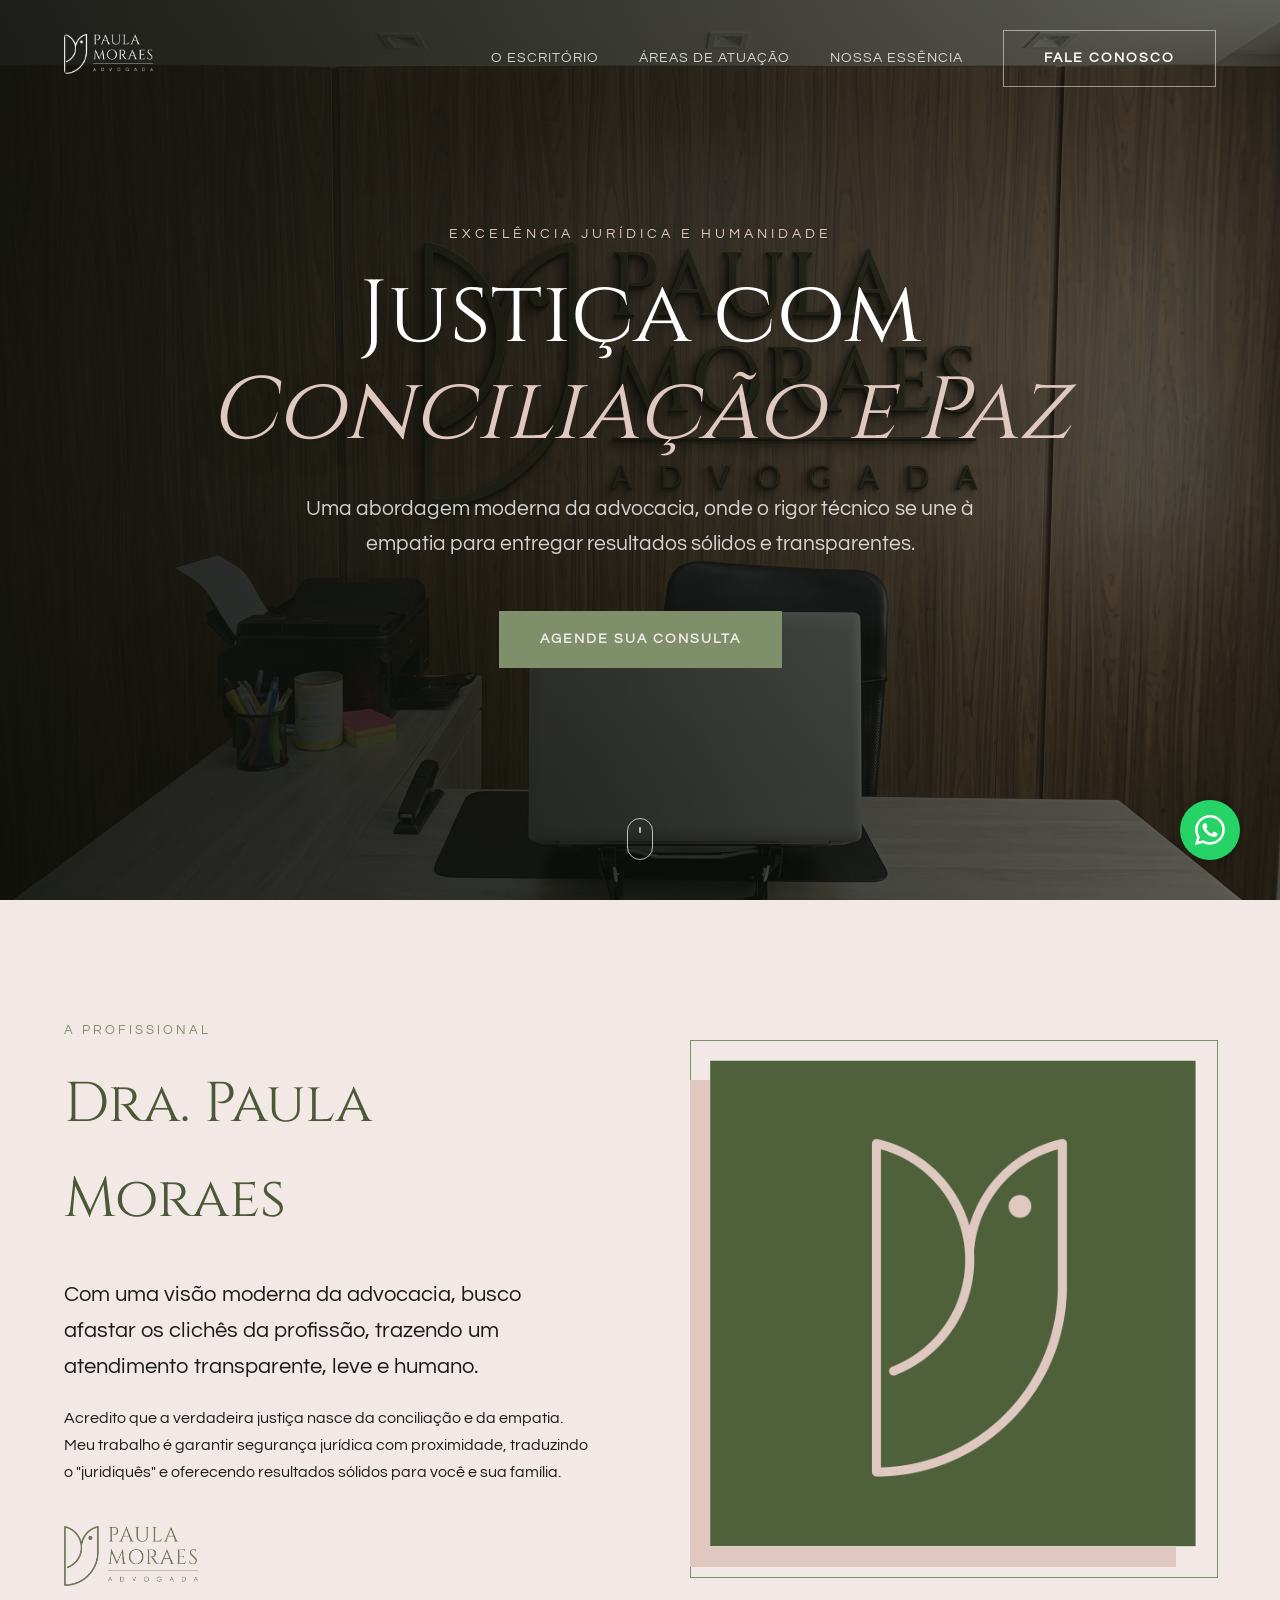
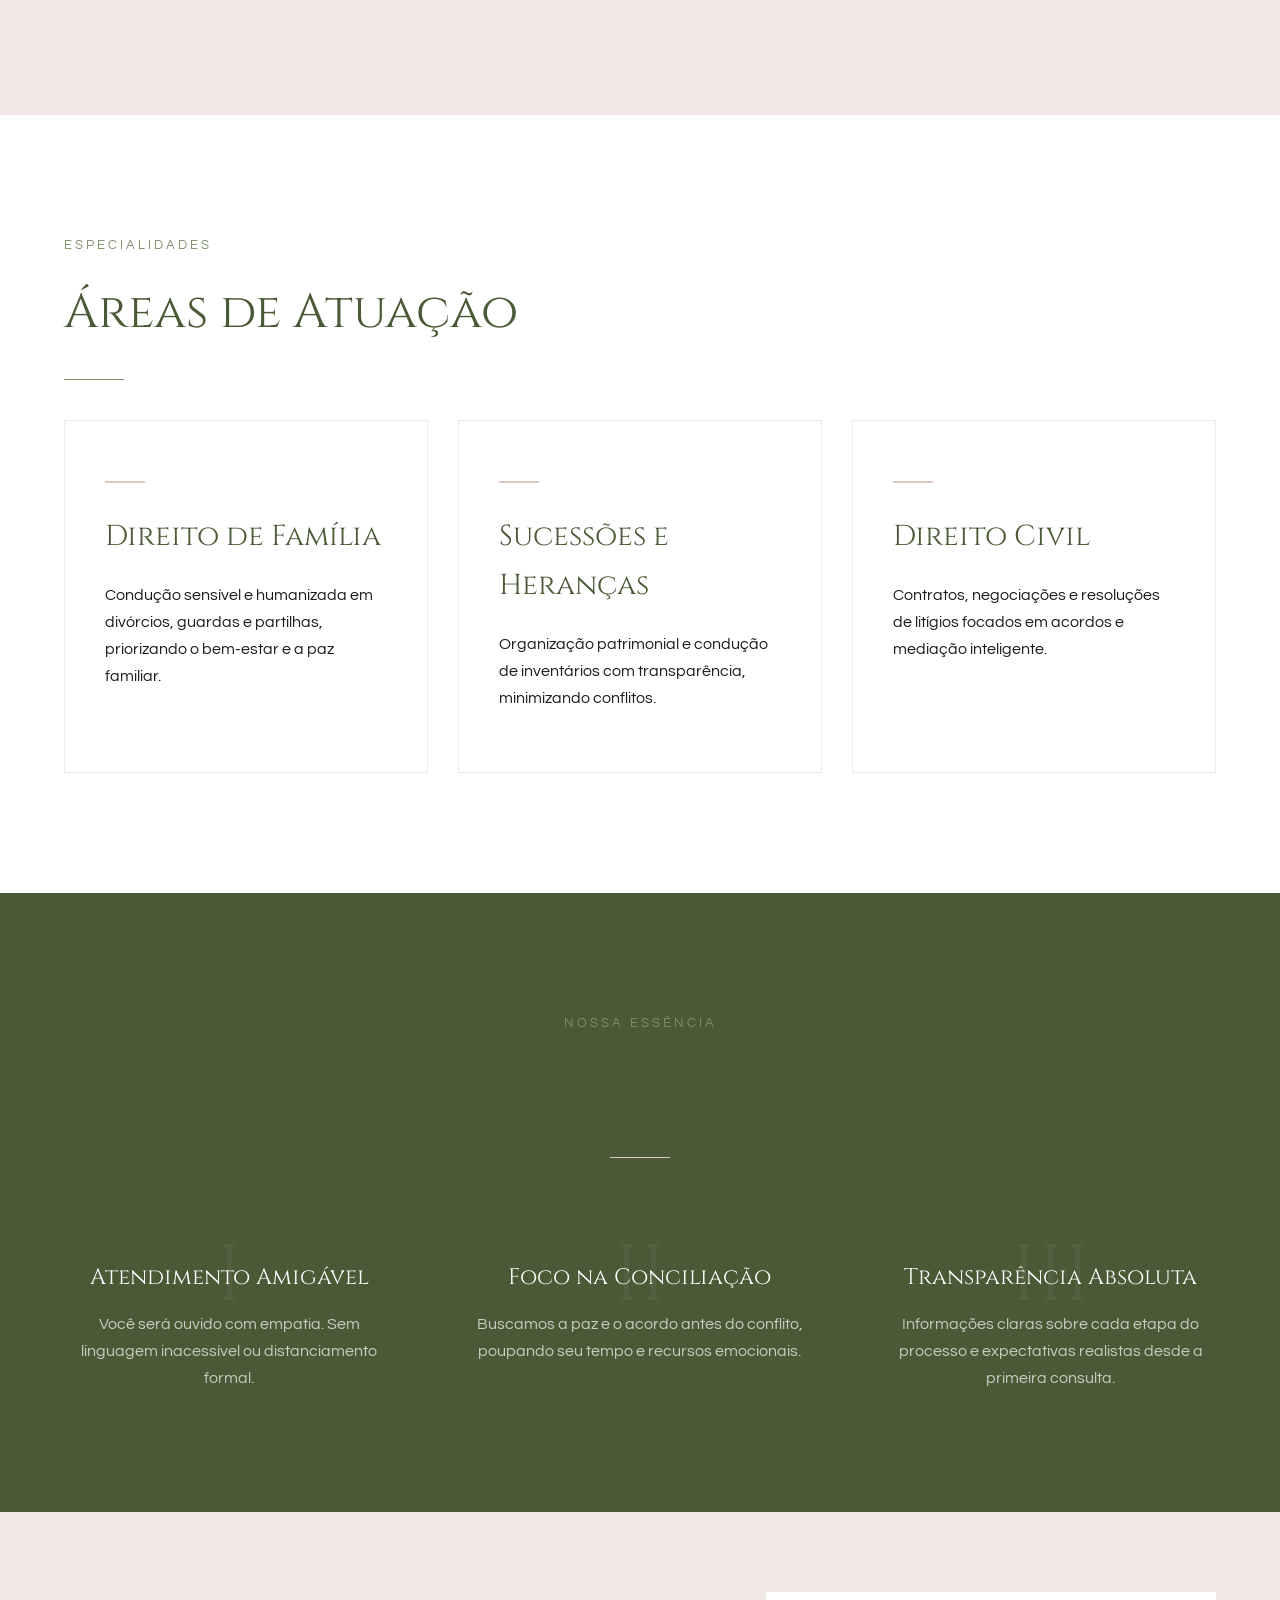
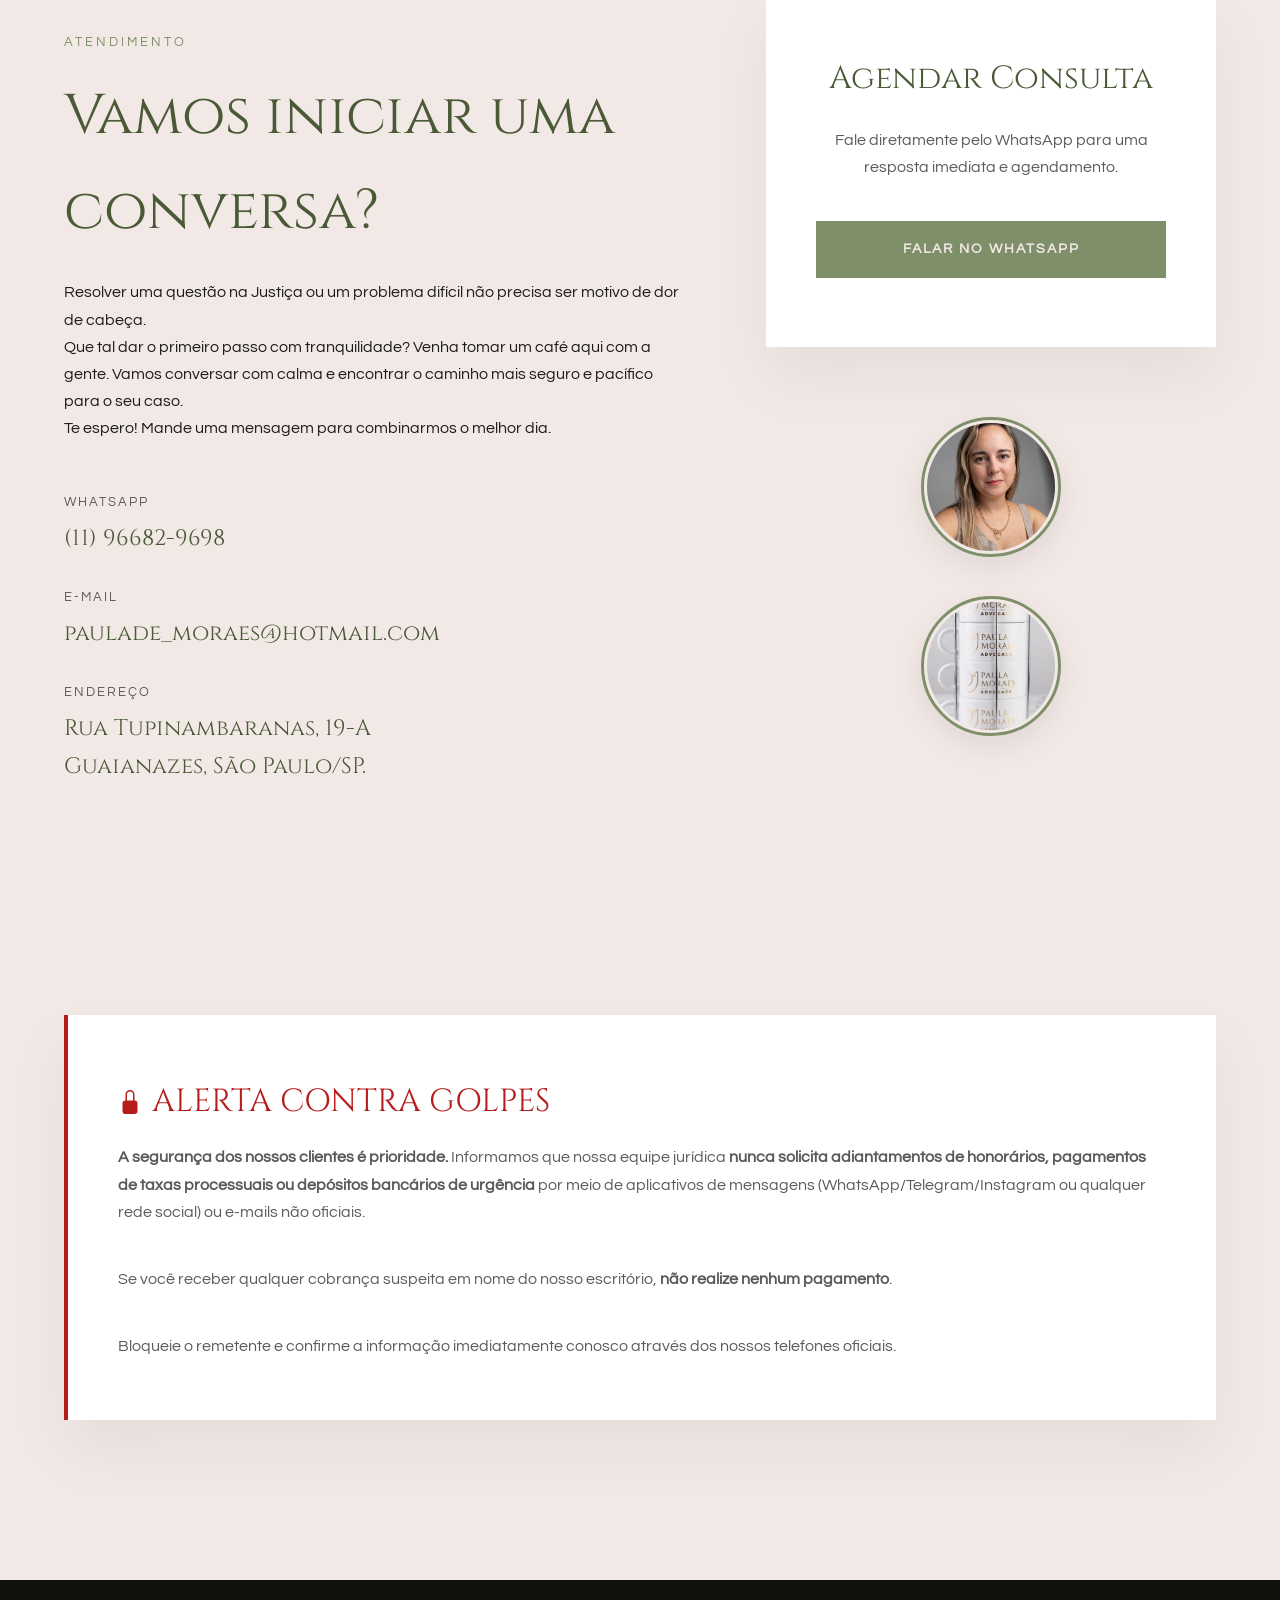
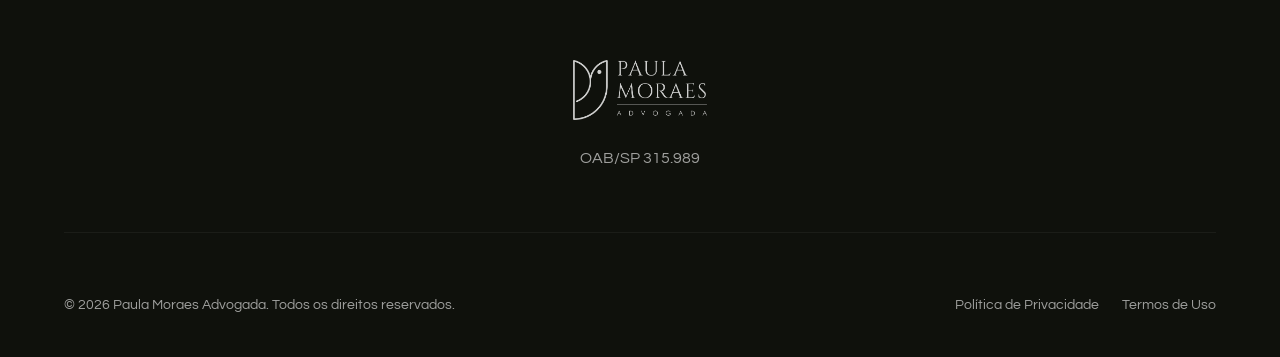
==== commit d4546614: "Mobile Updated Mobile Updated" ====
--- a/index.html
+++ b/index.html
@@ -11,7 +11,7 @@
     <link rel="preconnect" href="https://fonts.gstatic.com" crossorigin>
     <link href="https://fonts.googleapis.com/css2?family=Cinzel:wght@400;500;600;700&family=Questrial&display=swap" rel="stylesheet">
     
-    <link rel="stylesheet" href="css/style-v2.css">
+    <link rel="stylesheet" href="css/style.css">
 </head>
 <body oncontextmenu="return false;" onselectstart="return false;" ondragstart="return false;">
     
--- a/css/style.css
+++ b/css/style.css
@@ -0,0 +1,592 @@
+:root {
+    /* Cores da Identidade Visual */
+    --oliva-escuro: #4A5936;
+    --oliva: #7F8F6A;
+    --nude: #E0C8C0;
+    --nude-light: #f2e9e6; /* Versão suavizada do Nude */
+    --menta: #DFEDCC;
+    --gold: #d4af37; /* Toque premium frequentemente usado em advocacia */
+    
+    --branco: #ffffff;
+    --preto: #0f110c;
+    --texto-escuro: #1a1a1a;
+    --texto-claro: #5a5a5a;
+    --border: rgba(0,0,0,0.08);
+
+    /* Fontes */
+    --font-primaria: 'Cinzel', serif;
+    --font-secundaria: 'Questrial', sans-serif;
+    
+    /* Outros */
+    --transition: all 0.5s cubic-bezier(0.25, 1, 0.5, 1);
+}
+
+* {
+    margin: 0;
+    padding: 0;
+    box-sizing: border-box;
+}
+
+html {
+    scroll-behavior: smooth;
+}
+
+body {
+    font-family: var(--font-secundaria);
+    background-color: var(--branco);
+    color: var(--texto-escuro);
+    line-height: 1.7;
+    overflow-x: hidden;
+    -webkit-font-smoothing: antialiased;
+}
+
+h1, h2, h3, h4 {
+    font-family: var(--font-primaria);
+    font-weight: 400;
+}
+
+a {
+    text-decoration: none;
+    color: inherit;
+    transition: var(--transition);
+}
+
+.container {
+    width: 90%;
+    max-width: 1280px;
+    margin: 0 auto;
+}
+
+.section-padding {
+    padding: 120px 0;
+}
+
+/* Utilitários */
+.bg-nude { background-color: var(--nude-light); }
+.bg-white { background-color: var(--branco); }
+.bg-oliva { background-color: var(--oliva-escuro); }
+.text-white { color: var(--branco); }
+.text-oliva { color: var(--oliva-escuro); }
+.text-menta { color: var(--menta); }
+.text-center { text-align: center; }
+
+/* Tipografia Comum */
+.section-kicker {
+    font-family: var(--font-secundaria);
+    text-transform: uppercase;
+    letter-spacing: 3px;
+    font-size: 0.8rem;
+    color: var(--oliva);
+    margin-bottom: 15px;
+    display: block;
+}
+.section-title h2 {
+    font-size: 3rem;
+    color: var(--oliva-escuro);
+    margin-bottom: 25px;
+}
+.section-title.text-center {
+    display: flex;
+    flex-direction: column;
+    align-items: center;
+}
+.divider {
+    width: 60px;
+    height: 1px;
+    background-color: var(--oliva);
+    margin-bottom: 40px;
+}
+.divider.border-nude { background-color: var(--nude); }
+
+/* Botões Premium */
+.btn {
+    display: inline-block;
+    padding: 16px 40px;
+    font-family: var(--font-secundaria);
+    text-transform: uppercase;
+    font-size: 0.85rem;
+    letter-spacing: 2px;
+    cursor: pointer;
+    font-weight: 600;
+    position: relative;
+    overflow: hidden;
+    z-index: 1;
+    text-align: center;
+}
+.btn::before {
+    content: '';
+    position: absolute;
+    top: 0; left: 0; width: 0; height: 100%;
+    background-color: rgba(255,255,255,0.1);
+    transition: var(--transition);
+    z-index: -1;
+}
+.btn:hover::before { width: 100%; }
+
+.btn-gold {
+    background-color: var(--oliva);
+    color: var(--nude-light);
+    border: 1px solid var(--oliva);
+}
+.btn-gold:hover {
+    background-color: var(--oliva-escuro);
+    border-color: var(--oliva-escuro);
+}
+
+.btn-outline-light {
+    border: 1px solid rgba(255,255,255,0.5);
+    color: var(--branco);
+}
+.btn-outline-light:hover {
+    background-color: var(--branco);
+    color: var(--oliva-escuro);
+}
+.full-width { width: 100%; }
+
+/* Navbar Transparente */
+.navbar {
+    position: fixed;
+    top: 0; width: 100%;
+    padding: 30px 0;
+    z-index: 1000;
+    transition: var(--transition);
+}
+.navbar.scrolled {
+    padding: 15px 0;
+    background: rgba(43, 51, 35, 0.95);
+    backdrop-filter: blur(10px);
+    box-shadow: 0 4px 30px rgba(0,0,0,0.1);
+}
+.nav-content {
+    display: flex;
+    justify-content: space-between;
+    align-items: center;
+}
+.nav-logo {
+    height: 40px;
+    border-radius: 4px;
+    transition: var(--transition);
+    filter: brightness(0) invert(1);
+}
+.navbar.scrolled .nav-logo {
+    filter: brightness(0) invert(1);
+}
+.nav-links {
+    display: flex;
+    gap: 40px;
+    align-items: center;
+}
+.nav-links a:not(.btn) {
+    font-size: 0.9rem;
+    color: rgba(255,255,255,0.8);
+    text-transform: uppercase;
+    letter-spacing: 1px;
+}
+.nav-links a:not(.btn):hover { color: var(--branco); }
+
+/* Hero Premium Fullscreen */
+.hero-premium {
+    height: 100vh;
+    min-height: 700px;
+    background-image: url('../Assets/Imagens/hero_bg.jpeg');
+    background-size: cover;
+    background-position: center;
+    background-attachment: fixed; /* Parallax effect */
+    position: relative;
+    display: flex;
+    align-items: center;
+    justify-content: center;
+}
+.hero-overlay {
+    position: absolute;
+    top: 0; left: 0; width: 100%; height: 100%;
+    background: linear-gradient(to right, rgba(15,17,12,0.92) 0%, rgba(15,17,12,0.65) 100%);
+}
+.hero-content {
+    position: relative;
+    z-index: 2;
+    text-align: center;
+}
+.hero-subtitle {
+    color: var(--nude);
+    font-family: var(--font-secundaria);
+    letter-spacing: 4px;
+    font-size: 0.9rem;
+    margin-bottom: 20px;
+    text-transform: uppercase;
+}
+.hero-text h1 {
+    font-size: 5.5rem;
+    line-height: 1.1;
+    color: var(--branco);
+    margin-bottom: 30px;
+    text-shadow: 0 10px 30px rgba(0,0,0,0.3);
+}
+.hero-text h1 span {
+    font-style: italic;
+    color: var(--nude);
+}
+.hero-description {
+    font-size: 1.3rem;
+    color: rgba(255,255,255,0.8);
+    max-width: 700px;
+    margin: 0 auto 50px;
+    font-weight: 300;
+}
+
+/* Mouse Scroll Indicator */
+.scroll-down {
+    position: absolute;
+    bottom: 40px;
+    left: 50%;
+    transform: translateX(-50%);
+    z-index: 2;
+    opacity: 0.7;
+    transition: var(--transition);
+}
+.scroll-down:hover { opacity: 1; }
+.mouse {
+    width: 26px;
+    height: 42px;
+    border: 1px solid var(--branco);
+    border-radius: 15px;
+    display: block;
+    position: relative;
+}
+.wheel {
+    width: 2px;
+    height: 6px;
+    background: var(--branco);
+    position: absolute;
+    top: 8px; left: 50%;
+    transform: translateX(-50%);
+    border-radius: 2px;
+    animation: scroll 1.5s infinite;
+}
+@keyframes scroll {
+    0% { top: 8px; opacity: 1; }
+    100% { top: 24px; opacity: 0; }
+}
+
+/* Sobre Premium */
+.sobre-grid {
+    display: grid;
+    grid-template-columns: 1fr 1fr;
+    gap: 100px;
+    align-items: center;
+}
+.sobre-text h2 {
+    font-size: 3.5rem;
+    color: var(--oliva-escuro);
+    margin-bottom: 30px;
+}
+.sobre-text .lead {
+    font-size: 1.4rem;
+    color: var(--texto-escuro);
+    margin-bottom: 20px;
+    line-height: 1.6;
+}
+.signature {
+    margin-top: 40px;
+    height: 60px;
+    opacity: 0.8;
+    mix-blend-mode: multiply;
+}
+.img-frame-elegant {
+    position: relative;
+    padding: 20px;
+}
+.img-frame-elegant::before {
+    content: '';
+    position: absolute;
+    top: 0; left: 0; width: 100%; height: 100%;
+    border: 1px solid var(--oliva);
+    z-index: 1;
+}
+.img-frame-elegant img {
+    width: 100%;
+    position: relative;
+    z-index: 2;
+    box-shadow: -20px 20px 0 var(--nude);
+    transition: var(--transition);
+}
+.img-frame-elegant:hover img {
+    transform: translate(-10px, 10px);
+    box-shadow: -10px 10px 0 var(--nude);
+}
+
+/* Áreas Premium */
+.atuacao-grid {
+    display: grid;
+    grid-template-columns: repeat(3, 1fr);
+    gap: 30px;
+}
+.premium-card {
+    padding: 60px 40px;
+    background: var(--branco);
+    border: 1px solid var(--border);
+    transition: var(--transition);
+    position: relative;
+}
+.card-line {
+    width: 40px;
+    height: 2px;
+    background-color: var(--nude);
+    margin-bottom: 30px;
+    transition: var(--transition);
+}
+.premium-card:hover {
+    border-color: var(--oliva);
+    box-shadow: 0 20px 40px rgba(0,0,0,0.04);
+}
+.premium-card:hover .card-line {
+    width: 60px;
+    background-color: var(--oliva);
+}
+.premium-card h3 {
+    font-size: 1.8rem;
+    color: var(--oliva-escuro);
+    margin-bottom: 20px;
+}
+
+/* Essência (Diferenciais) */
+.diff-grid {
+    display: grid;
+    grid-template-columns: repeat(3, 1fr);
+    gap: 80px;
+    margin-top: 60px;
+}
+.diff-item {
+    text-align: center;
+    position: relative;
+}
+.diff-number {
+    font-family: var(--font-primaria);
+    font-size: 5rem;
+    color: rgba(255,255,255,0.05);
+    position: absolute;
+    top: -50px; left: 50%;
+    transform: translateX(-50%);
+    z-index: 0;
+}
+.diff-item h4 {
+    font-size: 1.4rem;
+    margin-bottom: 15px;
+    position: relative;
+    z-index: 1;
+}
+.diff-item p {
+    color: rgba(255,255,255,0.7);
+    position: relative;
+    z-index: 1;
+}
+
+/* Contato Premium */
+.contato-premium {
+    background-color: var(--nude-light);
+}
+.contato-wrapper {
+    display: grid;
+    grid-template-columns: 1fr 450px;
+    gap: 80px;
+}
+.contato-info h2 {
+    font-size: 3.5rem;
+    color: var(--oliva-escuro);
+    margin-bottom: 20px;
+}
+.contact-details {
+    margin-top: 50px;
+}
+.detail-item {
+    margin-bottom: 30px;
+}
+.detail-item .label {
+    display: block;
+    font-size: 0.8rem;
+    text-transform: uppercase;
+    letter-spacing: 2px;
+    color: var(--texto-claro);
+    margin-bottom: 5px;
+}
+.detail-item .value {
+    font-family: var(--font-primaria);
+    font-size: 1.4rem;
+    color: var(--oliva-escuro);
+}
+.link-hover {
+    position: relative;
+    display: inline-block;
+}
+.link-hover::after {
+    content: '';
+    position: absolute;
+    bottom: -2px; left: 0; width: 0; height: 1px;
+    background-color: var(--oliva-escuro);
+    transition: var(--transition);
+}
+.link-hover:hover::after { width: 100%; }
+
+.premium-box {
+    background: var(--branco);
+    padding: 60px 50px;
+    box-shadow: 0 30px 60px rgba(0,0,0,0.05);
+    text-align: center;
+    position: relative;
+    top: -40px; /* Sobrepõe levemente */
+}
+.premium-box h3 {
+    font-size: 2rem;
+    color: var(--oliva-escuro);
+    margin-bottom: 20px;
+}
+.premium-box p {
+    margin-bottom: 40px;
+    color: var(--texto-claro);
+}
+
+/* Foto Estilo Instagram */
+.contact-profile-pic {
+    text-align: center;
+    margin-top: 30px;
+}
+.contact-profile-pic img {
+    width: 140px;
+    height: 140px;
+    border-radius: 50%;
+    object-fit: cover;
+    border: 3px solid var(--oliva);
+    padding: 3px; /* Espaço para simular a borda do Instagram */
+    background-color: transparent;
+    box-shadow: 0 10px 30px rgba(0,0,0,0.08);
+}
+
+/* Footer Premium */
+.footer-premium {
+    background-color: var(--preto);
+    color: rgba(255,255,255,0.6);
+    padding: 80px 0 40px;
+}
+.footer-brand {
+    text-align: center;
+    margin-bottom: 60px;
+    border-bottom: 1px solid rgba(255,255,255,0.05);
+    padding-bottom: 60px;
+}
+.footer-logo-img {
+    height: 60px;
+    filter: brightness(0) invert(1) opacity(0.8);
+    margin-bottom: 15px;
+}
+.footer-bottom {
+    display: flex;
+    justify-content: space-between;
+    font-size: 0.9rem;
+}
+.footer-links a { margin-left: 20px; }
+.footer-links a:hover { color: var(--branco); }
+
+/* Animations */
+.fade-in-up {
+    opacity: 0;
+    transform: translateY(40px);
+    transition: opacity 1s ease, transform 1s cubic-bezier(0.25, 1, 0.5, 1);
+}
+.fade-in-up.visible {
+    opacity: 1;
+    transform: translateY(0);
+}
+.delay-1 { transition-delay: 0.2s; }
+.delay-2 { transition-delay: 0.4s; }
+.delay-3 { transition-delay: 0.6s; }
+
+/* Responsividade */
+@media (max-width: 992px) {
+    .hero-content, .sobre-grid, .contato-wrapper {
+        grid-template-columns: 1fr;
+    }
+    .hero-text h1 { font-size: 3.5rem; }
+    .atuacao-grid, .diff-grid { grid-template-columns: 1fr; }
+    .nav-links { gap: 15px; }
+    .nav-links a:not(.btn) { display: none; }
+    .nav-logo { height: 35px; }
+    .premium-box { top: 0; margin-top: 40px; }
+    .footer-bottom { flex-direction: column; text-align: center; gap: 20px; }
+}
+
+@media (max-width: 768px) {
+    .section-padding { padding: 80px 0; }
+    .hero-text h1 { font-size: 2.8rem; }
+    .hero-description { font-size: 1.1rem; padding: 0 15px; }
+    .sobre-grid { gap: 50px; }
+    .sobre-text h2 { font-size: 2.5rem; }
+    .section-title h2 { font-size: 2.5rem; }
+    .diff-grid { gap: 40px; margin-top: 40px; }
+    .contato-wrapper { gap: 40px; }
+    .contato-info h2 { font-size: 2.5rem; }
+    .premium-box { padding: 40px 20px; }
+    .footer-premium { padding: 60px 0 30px; }
+    .whatsapp-float {
+        width: 50px;
+        height: 50px;
+        bottom: 20px;
+        right: 20px;
+    }
+    .whatsapp-float svg { width: 24px; height: 24px; }
+}
+
+@media (max-width: 480px) { /* Formatos Mobile Estreitos (ex: 9:16) */
+    .section-padding { padding: 60px 0; }
+    .hero-text h1 { font-size: 2.2rem; }
+    .hero-subtitle { font-size: 0.75rem; letter-spacing: 2px; }
+    .btn { padding: 14px 20px; font-size: 0.75rem; width: 100%; }
+    .premium-card { padding: 40px 20px; }
+    .premium-card h3 { font-size: 1.5rem; }
+    .diff-number { font-size: 4rem; top: -40px; }
+    .sobre-text h2, .section-title h2, .contato-info h2 { font-size: 2rem; }
+    .detail-item .value { font-size: 1.1rem; }
+}
+
+/* WhatsApp Float Button */
+.whatsapp-float {
+    position: fixed;
+    width: 60px;
+    height: 60px;
+    bottom: 40px;
+    right: 40px;
+    background-color: #25d366;
+    color: #FFF;
+    border-radius: 50px;
+    text-align: center;
+    box-shadow: 2px 2px 10px rgba(0, 0, 0, 0.2);
+    z-index: 1000;
+    display: flex;
+    justify-content: center;
+    align-items: center;
+    transition: transform 0.3s ease, box-shadow 0.3s ease;
+}
+
+.whatsapp-float:hover {
+    transform: scale(1.1);
+    box-shadow: 2px 2px 15px rgba(0, 0, 0, 0.3);
+    color: #FFF;
+}
+
+/* Protecao de Imagens e Textos */
+body {
+    -webkit-user-select: none;
+    -moz-user-select: none;
+    -ms-user-select: none;
+    user-select: none;
+}
+img {
+    -webkit-user-drag: none;
+    -khtml-user-drag: none;
+    -moz-user-drag: none;
+    -o-user-drag: none;
+    user-drag: none;
+    pointer-events: none;
+}
+.whatsapp-float svg {
+    pointer-events: auto; /* Garante que o clique no svg do whatsapp funcione caso precise */
+}
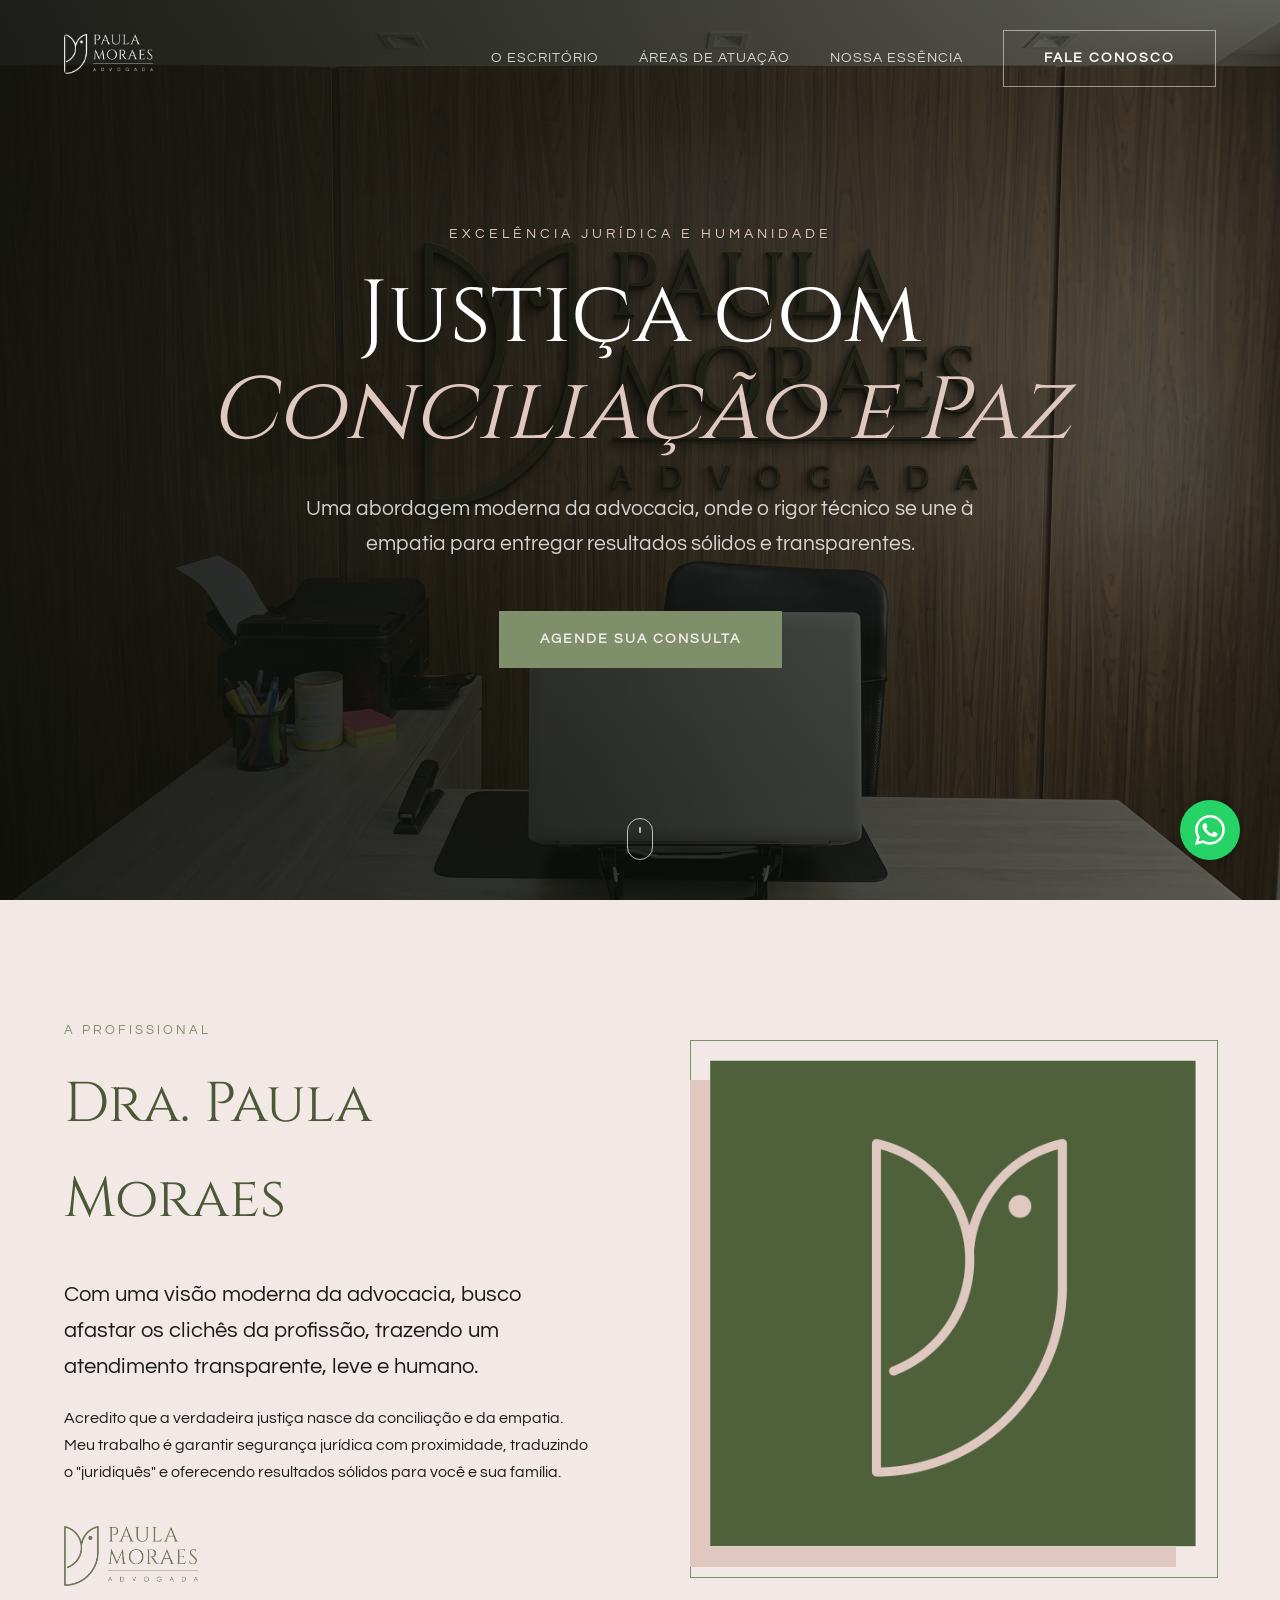
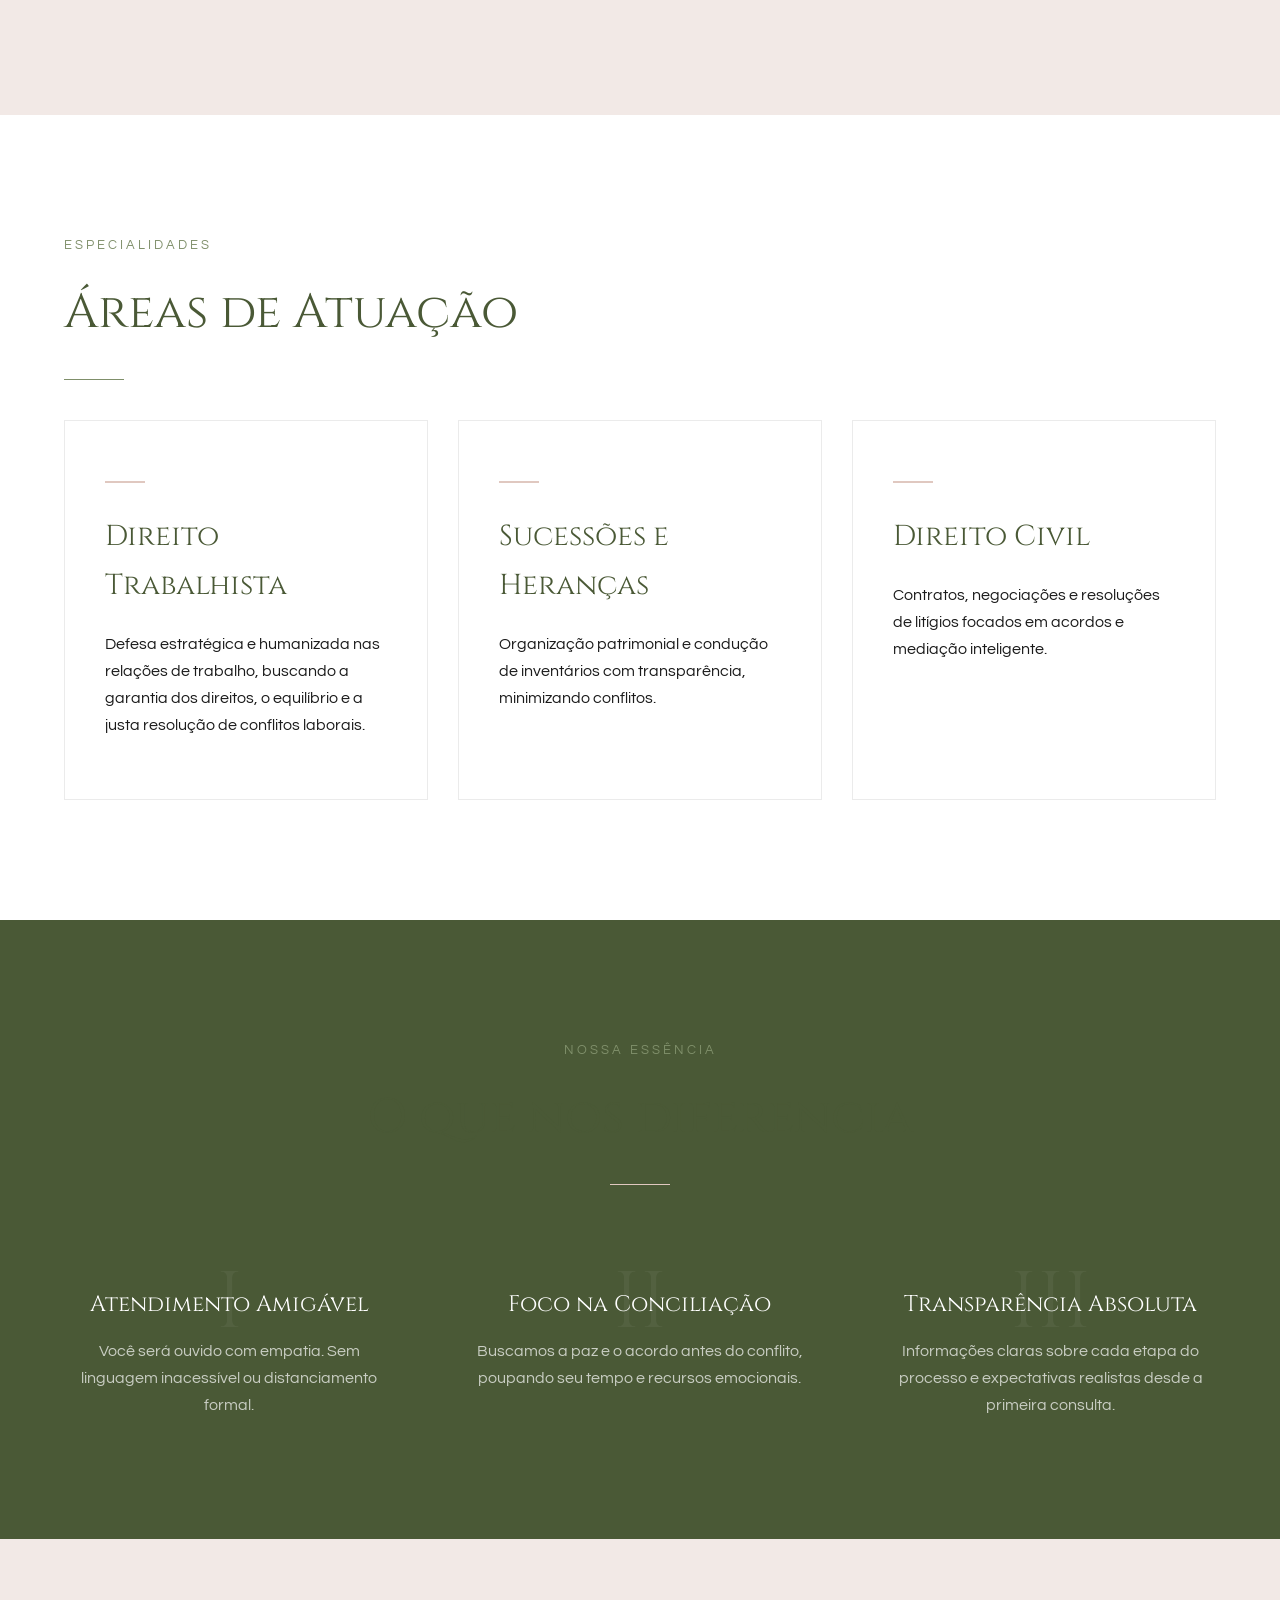
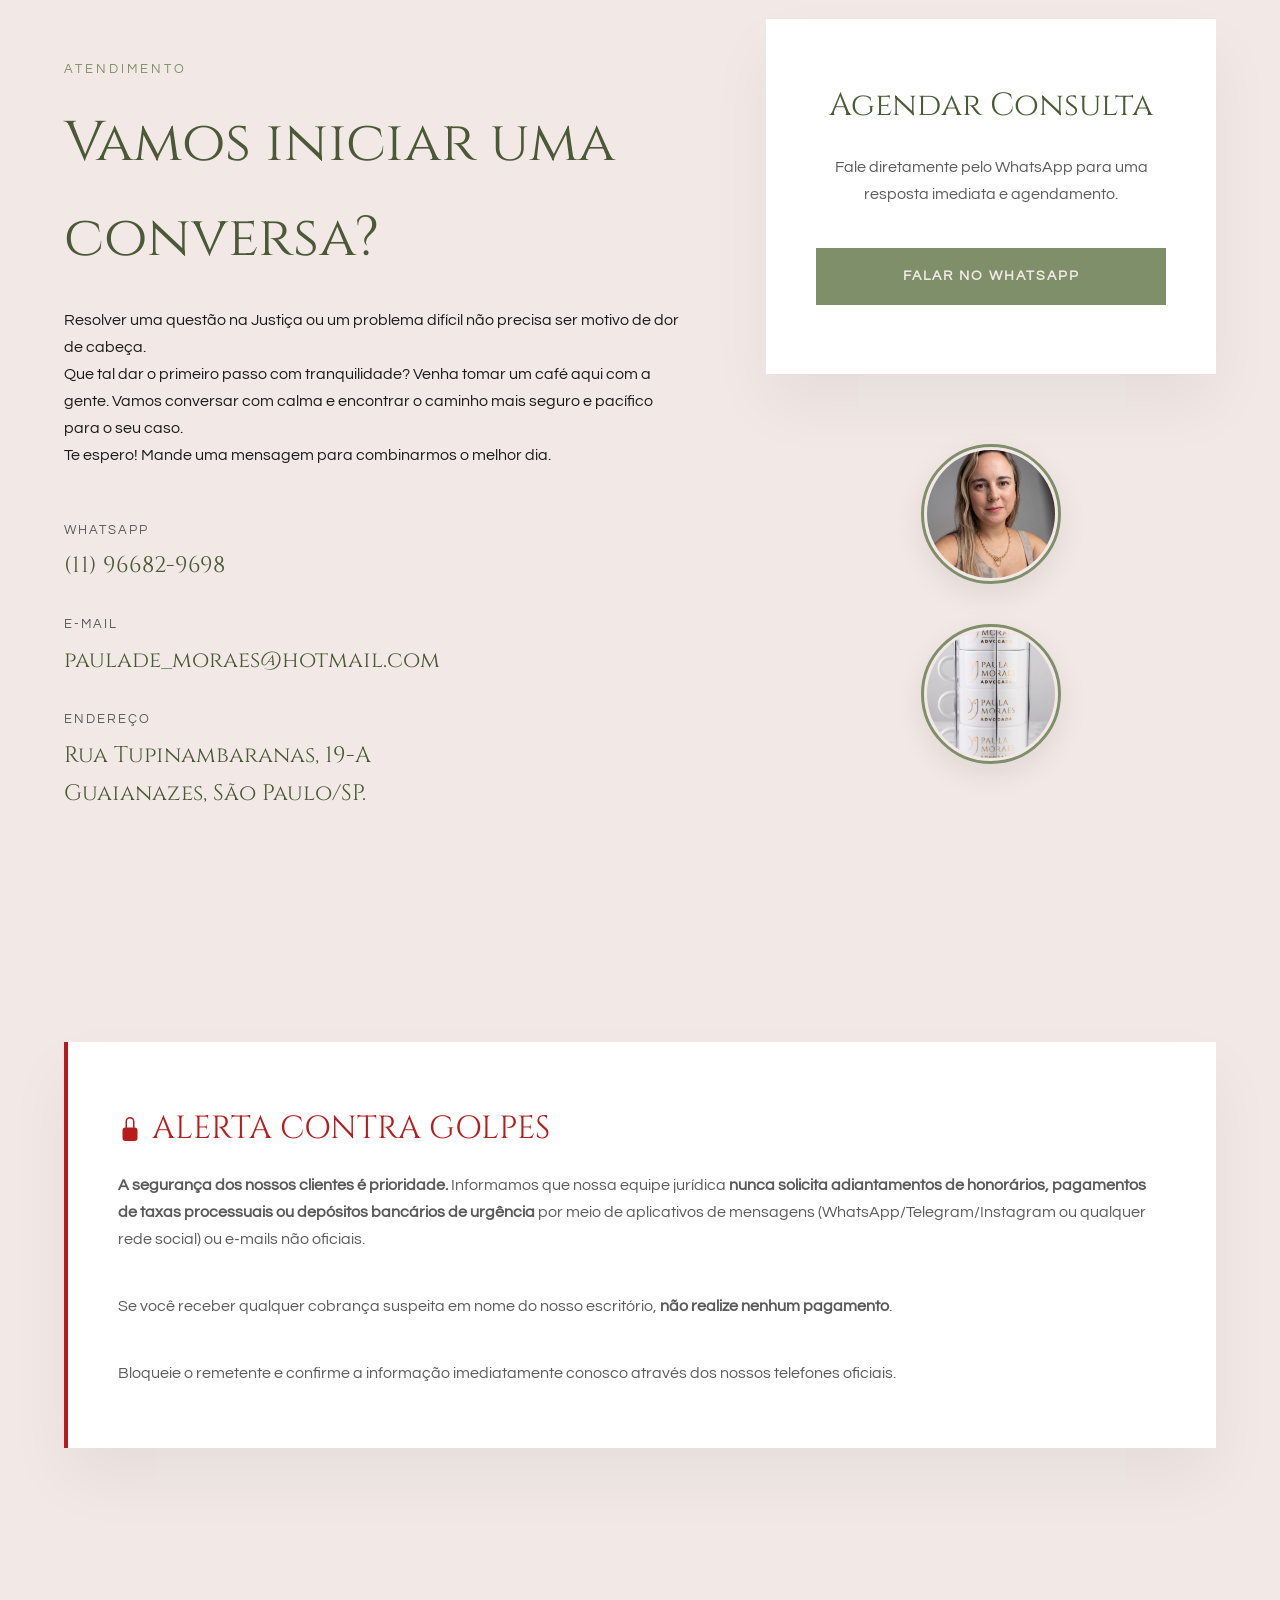
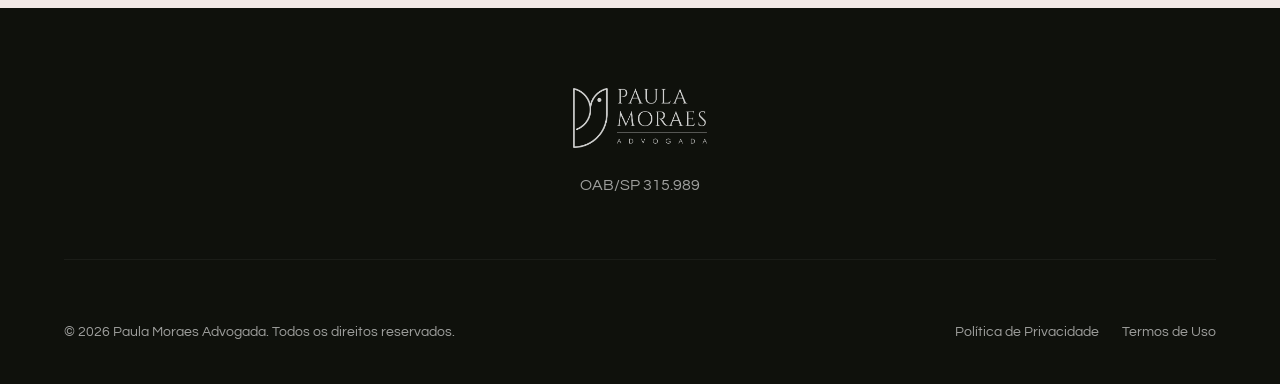
==== commit e7959e2f: "Update index.html" ====
--- a/index.html
+++ b/index.html
@@ -77,8 +77,8 @@
             <div class="atuacao-grid">
                 <div class="atuacao-card premium-card fade-in-up delay-1">
                     <div class="card-line"></div>
-                    <h3>Direito de Família</h3>
-                    <p>Condução sensível e humanizada em divórcios, guardas e partilhas, priorizando o bem-estar e a paz familiar.</p>
+                    <h3>Direito Trabalhista</h3>
+                    <p>Defesa estratégica e humanizada nas relações de trabalho, buscando a garantia dos direitos, o equilíbrio e a justa resolução de conflitos laborais.</p>
                 </div>
                 <div class="atuacao-card premium-card fade-in-up delay-2">
                     <div class="card-line"></div>
